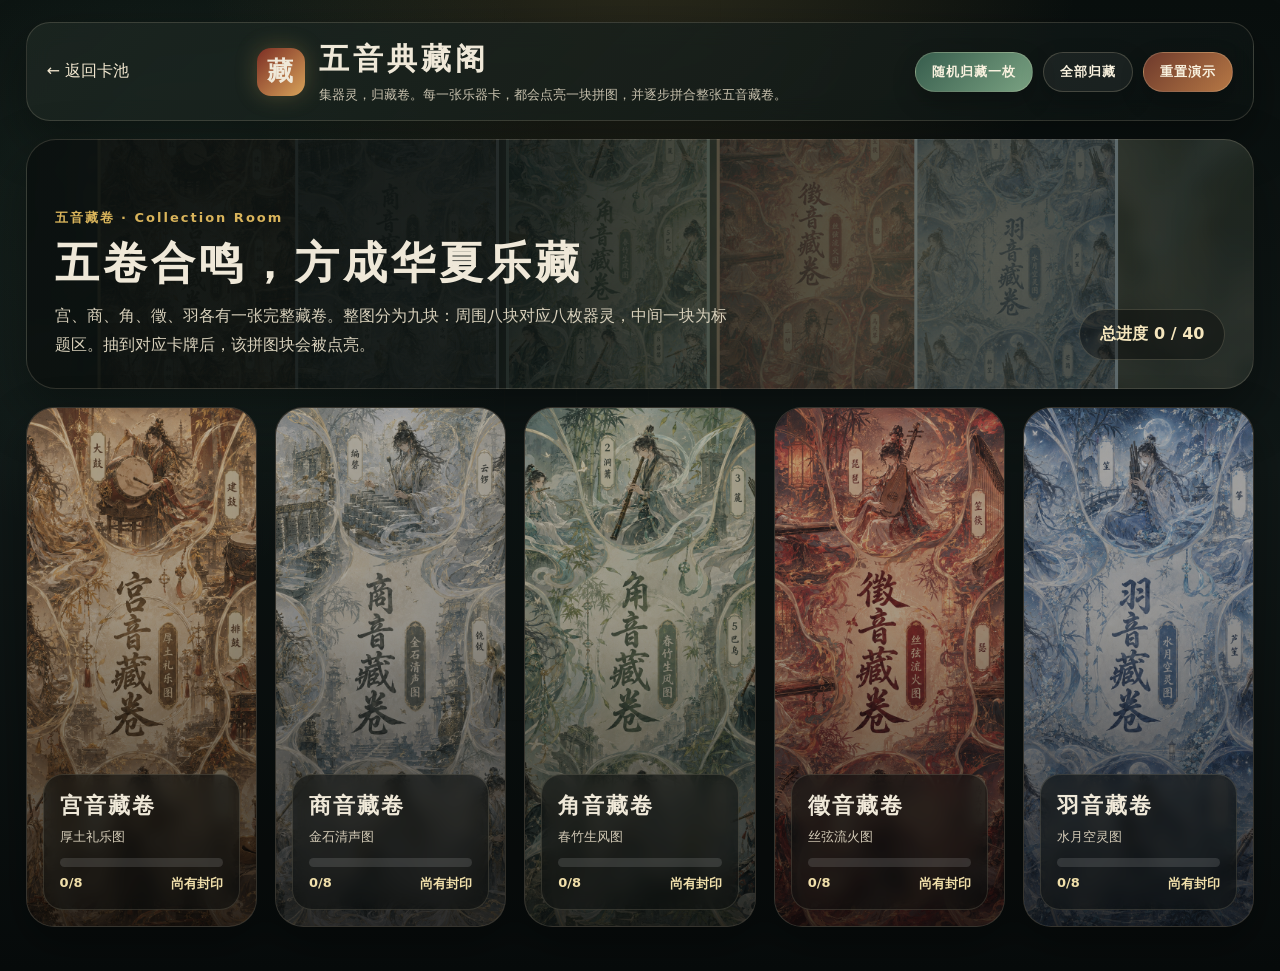
==== collection.html @ 7b5faf6f "initial commit" ====
<!DOCTYPE html>
<html lang="zh-CN">
<head>
  <meta charset="UTF-8" />
  <meta name="viewport" content="width=device-width, initial-scale=1.0" />
  <title>五音典藏阁 · 五音器灵池</title>
  <link rel="stylesheet" href="css/style.css" />
  <link rel="stylesheet" href="css/collection.css" />
</head>
<body>
  <div class="collection-shell">
    <header class="collection-topbar">
      <a href="index.html" class="back-link">← 返回卡池</a>
      <div class="collection-title">
        <span class="seal-mark">藏</span>
        <div>
          <h1>五音典藏阁</h1>
          <p>集器灵，归藏卷。每一张乐器卡，都会点亮一块拼图，并逐步拼合整张五音藏卷。</p>
        </div>
      </div>
      <div class="collection-actions">
        <button id="demoDrawBtn" class="classic-btn">随机归藏一枚</button>
        <button id="demoAllBtn" class="classic-btn ghost">全部归藏</button>
        <button id="demoResetBtn" class="classic-btn danger">重置演示</button>
      </div>
    </header>

    <main>
      <section id="overviewView" class="overview-view">
        <div class="overview-hero">
          <div class="hero-copy">
            <div class="eyebrow">五音藏卷 · Collection Room</div>
            <h2>五卷合鸣，方成华夏乐藏</h2>
            <p>宫、商、角、徵、羽各有一张完整藏卷。整图分为九块：周围八块对应八枚器灵，中间一块为标题区。抽到对应卡牌后，该拼图块会被点亮。</p>
          </div>
          <div class="hero-stat" id="globalProgressText">总进度 0 / 40</div>
        </div>

        <div id="scrollGrid" class="scroll-grid"></div>
      </section>

      <section id="scrollView" class="scroll-view hidden">
        <div class="scroll-head">
          <button id="backOverviewBtn" class="classic-btn ghost">← 返回五音总览</button>
          <div>
            <h2 id="scrollTitle">角音藏卷</h2>
            <p id="scrollSubtitle">春竹生风图</p>
          </div>
          <div class="scroll-progress-pill" id="scrollProgressPill">0 / 8</div>
        </div>

        <div class="scroll-layout">
          <div class="poster-stage">
            <img id="scrollImage" class="scroll-image" src="" alt="藏卷主视觉" />
            <svg id="pieceSvg" class="piece-svg" viewBox="0 0 1122 1402" preserveAspectRatio="none"></svg>
            <div id="pieceLabels" class="piece-labels"></div>
          </div>

          <aside class="scroll-side-card">
            <h3 id="sideToneName">角音藏卷</h3>
            <p id="sideToneDesc">点击拼图中央的锁牌或已归藏玉牌查看器灵信息。未归藏时保持锁牌，已归藏后拼图亮起并恢复完整画面。</p>
            <div class="side-progress-line"><span id="sideProgressBar"></span></div>
            <div id="rarityStat" class="rarity-stat"></div>
            <div class="side-buttons">
              <button id="unlockOneToneBtn" class="classic-btn">随机归藏本卷</button>
              <button id="unlockToneAllBtn" class="classic-btn ghost">本卷全部归藏</button>
            </div>
            <div id="scrollCardList" class="scroll-card-list"></div>
          </aside>
        </div>
      </section>
    </main>
  </div>

  <div id="pieceModal" class="collection-modal hidden">
    <div class="piece-modal-card">
      <button class="modal-close" id="pieceModalClose">×</button>
      <div class="modal-img-wrap"><img id="pieceModalImg" src="" alt="器灵卡图" /></div>
      <div class="modal-info">
        <div id="pieceModalRarity" class="modal-rarity">天籁</div>
        <h3 id="pieceModalName">角调 · 笛子双生</h3>
        <p id="pieceModalDesc">器灵介绍</p>
        <div class="modal-table">
          <div><b>乐器</b><span id="pieceModalInstrument"></span></div>
          <div><b>五音</b><span id="pieceModalTone"></span></div>
          <div><b>五行</b><span id="pieceModalElement"></span></div>
          <div><b>状态</b><span id="pieceModalOwned"></span></div>
        </div>
        <div class="modal-actions-row">
          <button id="modalUnlockBtn" class="classic-btn">模拟抽到此卡</button>
          <button id="modalCloseBtn2" class="classic-btn ghost">关闭</button>
        </div>
      </div>
    </div>
  </div>


  <div id="rewardModal" class="reward-modal hidden">
    <div class="reward-card">
      <button class="modal-close" id="rewardModalClose">×</button>
      <div class="reward-glow"></div>
      <div id="rewardModalSeal" class="reward-seal">藏</div>
      <p class="reward-kicker">典藏完成</p>
      <h3 id="rewardModalTitle">春竹生风图已完整归藏</h3>
      <div id="rewardModalReward" class="reward-title">获得称号：竹音初醒</div>
      <p id="rewardModalDesc" class="reward-desc">角音归位，春风入竹，万物始生。</p>
      <button id="rewardModalOk" class="classic-btn">收下称号</button>
    </div>
  </div>

  <div id="collectionToast" class="collection-toast"></div>

  <script src="js/data.js"></script>
  <script src="js/collection.js"></script>
</body>
</html>
---- css/style.css ----
:root{--bg:#090d11;--glass:rgba(18,24,31,.72);--line:rgba(255,255,255,.10);--text:#eef3f0;--sub:#aebbb7;--gold:#dcb95c;--green:#87b99e;--red:#d05448;--blue:#73a3d9;--radius:24px;--shadow:0 24px 60px rgba(0,0,0,.38)}*{box-sizing:border-box}body{margin:0;font-family:"Microsoft YaHei","PingFang SC",system-ui,sans-serif;color:var(--text);background:radial-gradient(circle at top left,rgba(120,180,150,.16),transparent 25%),radial-gradient(circle at 78% 5%,rgba(210,170,80,.12),transparent 28%),linear-gradient(180deg,#070a0d,#0d1216 48%,#080c0f);min-height:100vh}.app-shell{width:min(1480px,96vw);margin:22px auto 46px}.glass{background:var(--glass);border:1px solid var(--line);box-shadow:var(--shadow);backdrop-filter:blur(16px);border-radius:var(--radius)}.topbar{display:flex;align-items:center;justify-content:space-between;margin-bottom:18px;padding:16px 18px}.brand{display:flex;gap:14px;align-items:center}.brand-mark{width:54px;height:54px;border-radius:16px;display:grid;place-items:center;font-size:28px;font-weight:900;color:#10110c;background:linear-gradient(135deg,#efd482,#9f7436);box-shadow:0 0 22px rgba(226,188,94,.24)}.brand h1{margin:0;font-size:28px;letter-spacing:2px}.brand p{margin:4px 0 0;color:var(--sub);font-size:13px}.resources{display:flex;gap:10px;align-items:center;flex-wrap:wrap;justify-content:flex-end}.res-pill{padding:9px 14px;border-radius:999px;background:rgba(255,255,255,.06);border:1px solid rgba(255,255,255,.08);display:flex;gap:8px}.res-pill span{color:var(--sub)}.res-pill strong{color:#fff}.mini-btn,.tool-btn{border:1px solid rgba(255,255,255,.10);background:rgba(255,255,255,.06);color:#f3f7f5;padding:10px 14px;border-radius:14px;cursor:pointer;font-weight:700;transition:.18s}.mini-btn:hover,.tool-btn:hover{filter:brightness(1.12);transform:translateY(-1px)}.main-grid{display:grid;grid-template-columns:minmax(0,1fr) 370px;gap:18px}.pool-card{padding:16px}.banner{position:relative;height:420px;border-radius:20px;overflow:hidden;border:1px solid rgba(255,255,255,.08);background:#111}.banner img{width:100%;height:100%;object-fit:cover;display:block}.banner:after{content:"";position:absolute;inset:0;background:linear-gradient(90deg,rgba(0,0,0,.70),rgba(0,0,0,.15) 56%,rgba(0,0,0,.52)),linear-gradient(0deg,rgba(0,0,0,.62),transparent 42%)}.banner-overlay{position:absolute;z-index:2;left:34px;bottom:30px;width:min(560px,80%)}.pool-tag{display:inline-block;padding:6px 12px;border:1px solid rgba(235,210,120,.55);border-radius:999px;color:#ffe7ad;background:rgba(0,0,0,.28);margin-bottom:12px}.banner h2{font-size:48px;margin:0 0 8px;letter-spacing:2px}.banner p{margin:0 0 18px;color:#dae3df}.featured-row{display:flex;gap:10px;flex-wrap:wrap}.featured-chip{padding:8px 12px;border-radius:14px;border:1px solid rgba(255,255,255,.12);background:rgba(0,0,0,.28);font-size:13px}.featured-chip b{color:#ffe3a1}.pool-info-row{display:grid;grid-template-columns:repeat(5,1fr);gap:10px;margin:14px 0}.prob-card{background:rgba(255,255,255,.045);border:1px solid rgba(255,255,255,.07);border-radius:16px;padding:12px}.prob-card b{display:block;font-size:13px;color:#d9e3df}.prob-card span{display:block;margin-top:8px;font-size:20px;font-weight:900;color:#fff}.draw-panel{display:flex;justify-content:space-between;gap:16px;align-items:center;background:rgba(255,255,255,.04);border:1px solid rgba(255,255,255,.07);border-radius:18px;padding:16px}.pity-box{min-width:260px}.label{font-size:12px;color:var(--sub)}.pity-line{height:12px;border-radius:999px;background:rgba(255,255,255,.07);overflow:hidden;margin:9px 0}.pity-line span{display:block;height:100%;width:0;background:linear-gradient(90deg,#7fae92,#e2c568);transition:.25s}.pity-box p{margin:0;color:#dce4e0;font-size:13px}.draw-buttons{display:flex;gap:12px;flex-wrap:wrap}.draw-btn{border:none;cursor:pointer;border-radius:20px;padding:15px 24px;color:#fff;text-align:left;min-width:190px;position:relative;overflow:hidden;box-shadow:0 12px 26px rgba(0,0,0,.28);transition:.2s}.draw-btn:before{content:"";position:absolute;inset:-80% -40%;background:linear-gradient(115deg,transparent,rgba(255,255,255,.18),transparent);transform:translateX(-80%);transition:.45s}.draw-btn:hover:before{transform:translateX(80%)}.draw-btn:hover{transform:translateY(-2px)}.draw-btn span{display:block;font-size:20px;font-weight:900;letter-spacing:1px}.draw-btn small{display:block;margin-top:5px;color:rgba(255,255,255,.80)}.draw-btn.single{background:linear-gradient(135deg,#3b6354,#679978)}.draw-btn.ten{background:linear-gradient(135deg,#a3742c,#e0b95a);color:#241707}.draw-btn.small{min-width:150px;padding:12px 18px}.side{padding:16px}.section-head{display:flex;align-items:center;justify-content:space-between;gap:10px}.section-head h3{margin:0;font-size:18px}.mt{margin-top:18px}.tone-progress{display:grid;gap:12px;margin-top:14px}.tone-item{padding:12px;border-radius:16px;background:rgba(255,255,255,.04);border:1px solid rgba(255,255,255,.07)}.tone-row{display:flex;justify-content:space-between;align-items:center}.tone-name{display:flex;align-items:center;gap:8px;font-weight:800}.tone-dot{width:14px;height:14px;border-radius:50%;box-shadow:0 0 12px currentColor}.tone-bar{height:9px;border-radius:999px;background:rgba(255,255,255,.07);margin-top:10px;overflow:hidden}.tone-bar span{display:block;height:100%;width:0;border-radius:999px;background:currentColor;transition:.25s}.tool-grid{display:grid;grid-template-columns:1fr 1fr;gap:10px;margin-top:12px}.danger{background:rgba(160,60,50,.25);border-color:rgba(220,100,90,.25)}.gallery-section{padding:18px;margin-top:18px}.filter-row{display:flex;gap:8px;flex-wrap:wrap}.filter-btn{border:1px solid rgba(255,255,255,.08);background:rgba(255,255,255,.05);color:#eaf0ed;border-radius:999px;padding:8px 12px;cursor:pointer}.filter-btn.active{background:rgba(225,190,96,.22);border-color:rgba(225,190,96,.42);color:#ffe7a8}.preview-grid,.bag-grid{display:grid;grid-template-columns:repeat(auto-fill,minmax(150px,1fr));gap:14px;margin-top:16px}.preview-card,.bag-item,.result-item{position:relative;border-radius:18px;overflow:hidden;background:#111;border:1px solid rgba(255,255,255,.08);cursor:pointer;transition:.2s}.preview-card:hover,.bag-item:hover,.result-item:hover{transform:translateY(-4px);box-shadow:0 14px 30px rgba(0,0,0,.28)}.preview-card img,.bag-item img,.result-item img{width:100%;display:block;aspect-ratio:720/1000;object-fit:cover}.card-mask{position:absolute;inset:0;background:linear-gradient(0deg,rgba(0,0,0,.80),transparent 55%);display:flex;flex-direction:column;justify-content:flex-end;padding:10px}.card-mask b{font-size:14px}.card-mask span{font-size:12px;color:#d8e2dd}.owned-badge{position:absolute;top:9px;left:9px;padding:4px 8px;border-radius:999px;background:rgba(50,120,80,.76);font-size:11px}.rarity-badge{position:absolute;right:9px;top:9px;padding:4px 8px;border-radius:999px;font-size:11px;font-weight:900}.rarity-n{background:#75847c;color:#fff}.rarity-r{background:#58a184;color:#fff}.rarity-sr{background:#9aaee8;color:#101424}.rarity-ssr{background:linear-gradient(135deg,#e0b74f,#fff0a8);color:#261800}.locked-card img{filter:grayscale(1) brightness(.45)}.locked-card:after{content:"未获得";position:absolute;left:50%;top:48%;transform:translate(-50%,-50%);padding:8px 12px;border-radius:999px;background:rgba(0,0,0,.45);border:1px solid rgba(255,255,255,.14);color:#fff}.gacha-layer{position:fixed;inset:0;z-index:1000;background:radial-gradient(circle at center,rgba(70,100,85,.22),rgba(0,0,0,.94) 68%);display:flex;align-items:center;justify-content:center;overflow:hidden}.hidden{display:none!important}.summon-bg{position:absolute;inset:-20%;background:url('../assets/banners/main-banner.png') center/cover;filter:blur(18px) brightness(.25);opacity:.35;animation:bgPulse 3s ease infinite alternate}@keyframes bgPulse{to{transform:scale(1.08);opacity:.5}}.summon-circle{position:absolute;width:420px;height:420px;border-radius:50%;border:2px solid rgba(230,220,160,.35);animation:spin 6s linear infinite;box-shadow:0 0 40px rgba(220,190,100,.16), inset 0 0 80px rgba(120,180,150,.09)}.summon-circle:before,.summon-circle:after{content:"";position:absolute;inset:42px;border-radius:50%;border:1px solid rgba(255,255,255,.16)}.summon-circle:after{inset:98px}.summon-circle span{position:absolute;left:50%;top:50%;font-size:48px;color:#ffe9a8;text-shadow:0 0 20px rgba(230,200,100,.55);transform:rotate(calc(var(--i) * 72deg)) translateY(-200px) rotate(calc(var(--i) * -72deg)) translate(-50%,-50%)}@keyframes spin{to{transform:rotate(360deg)}}.gacha-stage{position:relative;z-index:2;display:flex;align-items:center;justify-content:center;min-width:320px;min-height:420px}.flying-card{width:220px;height:306px;perspective:1000px;animation:cardIn .8s ease both}.flying-card .inner{position:relative;width:100%;height:100%;transform-style:preserve-3d;transition:transform .72s cubic-bezier(.2,.8,.2,1)}.flying-card.flipped .inner{transform:rotateY(180deg)}.face{position:absolute;inset:0;border-radius:20px;overflow:hidden;backface-visibility:hidden;border:1px solid rgba(255,255,255,.18);box-shadow:0 24px 60px rgba(0,0,0,.5)}.back{background:url('../assets/ui/card-back.png') center/cover}.front{transform:rotateY(180deg);background:#111}.front img{width:100%;height:100%;object-fit:cover}.flying-card.ssr .face{box-shadow:0 0 38px rgba(235,190,70,.8),0 24px 70px rgba(0,0,0,.55)}.flying-card.sr .face{box-shadow:0 0 28px rgba(160,190,245,.55),0 24px 70px rgba(0,0,0,.55)}@keyframes cardIn{from{opacity:0;transform:scale(.25) translateY(90px) rotate(-16deg)}to{opacity:1;transform:scale(1) translateY(0) rotate(0)}}.ten-grid{display:grid;grid-template-columns:repeat(5,132px);gap:16px}.ten-grid .flying-card{width:132px;height:184px}.reveal-hint{position:absolute;bottom:90px;z-index:4;color:#ffe8a8;letter-spacing:2px;animation:pulse 1s ease infinite alternate}.skip-btn{position:absolute;right:24px;top:24px;z-index:5;border:1px solid rgba(255,255,255,.14);background:rgba(255,255,255,.08);color:#fff;border-radius:999px;padding:10px 16px;cursor:pointer}@keyframes pulse{to{opacity:.55}}.modal{position:fixed;inset:0;z-index:1100;background:rgba(0,0,0,.62);backdrop-filter:blur(8px);display:flex;align-items:center;justify-content:center;padding:22px}.modal-card{width:min(1100px,94vw);max-height:88vh;overflow:auto;background:linear-gradient(180deg,#17211f,#0e1415);border:1px solid rgba(255,255,255,.10);box-shadow:0 24px 70px rgba(0,0,0,.48);border-radius:26px;padding:20px}.modal-head{display:flex;justify-content:space-between;align-items:center;margin-bottom:14px}.modal-head h3{margin:0;font-size:24px}.close-x{border:none;background:rgba(255,255,255,.08);color:#fff;width:38px;height:38px;border-radius:12px;font-size:22px;cursor:pointer}.result-grid{display:grid;grid-template-columns:repeat(auto-fill,minmax(135px,1fr));gap:12px}.result-item.new{outline:2px solid rgba(135,220,170,.8)}.result-item.dupe{opacity:.82}.modal-actions{display:flex;gap:10px;justify-content:center;flex-wrap:wrap;margin-top:16px}.bag-filter{display:flex;gap:10px}.bag-filter select{padding:11px 12px;border-radius:14px;border:1px solid rgba(255,255,255,.1);background:#17211f;color:#fff}.detail-card{display:grid;grid-template-columns:360px 1fr;padding:0;overflow:hidden;position:relative}.detail-close{position:absolute;right:18px;top:18px;z-index:3}.detail-img img{width:100%;height:100%;object-fit:cover;display:block}.detail-content{padding:34px}.detail-rarity{display:inline-block;padding:6px 12px;border-radius:999px;font-weight:900;margin-bottom:12px}.detail-content h3{font-size:34px;margin:0 0 10px}.detail-content p{color:#cbd8d3;line-height:1.8}.detail-table{display:grid;grid-template-columns:repeat(2,1fr);gap:10px;margin-top:20px}.detail-table div{padding:14px;border-radius:16px;background:rgba(255,255,255,.05);border:1px solid rgba(255,255,255,.07)}.detail-table b{display:block;color:#9fb0aa;font-size:12px;margin-bottom:8px}.detail-table span{font-size:16px}.rules-card{width:min(720px,94vw)}.rules-card p,.rules-card li{color:#d5dfdb;line-height:1.8}.toast{position:fixed;z-index:2000;left:50%;bottom:26px;transform:translateX(-50%) translateY(20px);opacity:0;padding:12px 18px;border-radius:999px;background:rgba(20,28,27,.94);border:1px solid rgba(255,255,255,.1);color:#fff;transition:.25s;pointer-events:none}.toast.show{opacity:1;transform:translateX(-50%) translateY(0)}.flash-ssr{position:fixed;inset:0;z-index:1080;background:radial-gradient(circle,rgba(255,225,120,.55),transparent 42%),rgba(255,225,120,.12);animation:ssrFlash 1s ease both;pointer-events:none}@keyframes ssrFlash{0%{opacity:0}25%{opacity:1}100%{opacity:0}}@media(max-width:1080px){.main-grid{grid-template-columns:1fr}.draw-panel{flex-direction:column;align-items:stretch}.pool-info-row{grid-template-columns:repeat(2,1fr)}.ten-grid{grid-template-columns:repeat(2,132px)}.banner h2{font-size:36px}.detail-card{grid-template-columns:1fr}.detail-img{max-height:480px;overflow:hidden}}@media(max-width:680px){.topbar{flex-direction:column;align-items:flex-start}.banner{height:360px}.banner-overlay{left:20px;bottom:20px}.banner h2{font-size:28px}.pool-info-row{grid-template-columns:1fr}.draw-buttons{flex-direction:column}.draw-btn{width:100%}.preview-grid,.bag-grid{grid-template-columns:repeat(2,1fr)}.result-grid{grid-template-columns:repeat(2,1fr)}.detail-table{grid-template-columns:1fr}}

/* ===============================
   V2 沉浸式卡池主页面升级
   目标：进入页面后大部分视野都被卡池主视觉占据，接近手游祈愿/军需页面；抽卡动画卡牌更大。
   =============================== */
body{
  background:
    radial-gradient(circle at 20% 0%,rgba(217,185,92,.18),transparent 28%),
    radial-gradient(circle at 78% 4%,rgba(111,167,132,.18),transparent 26%),
    radial-gradient(circle at 50% 80%,rgba(33,64,54,.22),transparent 42%),
    linear-gradient(180deg,#050706,#0b1110 48%,#060908);
  overflow-x:hidden;
}
body:before{
  content:"";
  position:fixed;
  inset:0;
  pointer-events:none;
  background:
    linear-gradient(90deg,rgba(230,202,130,.08) 1px,transparent 1px),
    linear-gradient(180deg,rgba(230,202,130,.04) 1px,transparent 1px);
  background-size:72px 72px;
  opacity:.22;
  mask-image:radial-gradient(circle at center,black,transparent 76%);
  z-index:-1;
}
.app-shell{
  width:min(1680px,98vw);
  margin:10px auto 42px;
}
.topbar{
  position:relative;
  z-index:20;
  margin-bottom:10px;
  padding:12px 16px;
  border:1px solid rgba(230,205,130,.18);
  border-radius:20px;
  background:linear-gradient(90deg,rgba(7,10,9,.72),rgba(22,31,28,.54));
  backdrop-filter:blur(18px);
  box-shadow:0 16px 44px rgba(0,0,0,.28);
}
.brand-mark{
  border-radius:50%;
  font-family:serif;
  background:radial-gradient(circle,#fff2b8,#d9b35e 48%,#6d4721);
  box-shadow:0 0 26px rgba(226,188,94,.34),inset 0 0 10px rgba(60,35,12,.32);
}
.brand h1{
  font-size:24px;
  font-family:"KaiTi","STKaiti","Microsoft YaHei",serif;
  letter-spacing:4px;
}
.brand p{font-size:12px;color:#c9d4ce}.main-grid{
  position:relative;
  display:block;
  min-height:calc(100vh - 96px);
}
.pool-card{
  position:relative;
  min-height:calc(100vh - 96px);
  padding:0;
  overflow:hidden;
  border-radius:30px;
  border-color:rgba(230,205,130,.16);
  background:
    linear-gradient(180deg,rgba(21,28,24,.55),rgba(7,9,8,.85)),
    rgba(12,16,14,.84);
}
.pool-card:before{
  content:"";
  position:absolute;
  inset:10px;
  border:1px solid rgba(231,205,139,.16);
  border-radius:24px;
  pointer-events:none;
  z-index:8;
}
.pool-card:after{
  content:"五音器灵池";
  position:absolute;
  left:34px;
  top:24px;
  z-index:9;
  writing-mode:vertical-rl;
  letter-spacing:8px;
  font-family:"KaiTi","STKaiti",serif;
  font-size:20px;
  color:rgba(255,232,170,.72);
  text-shadow:0 0 18px rgba(220,185,90,.35);
  border:1px solid rgba(232,204,130,.25);
  border-radius:999px;
  padding:18px 8px;
  background:rgba(0,0,0,.22);
}
.banner{
  height:calc(100vh - 116px);
  min-height:690px;
  max-height:920px;
  border-radius:30px;
  border:none;
}
.banner img{
  object-fit:cover;
  transform:scale(1.035);
  filter:saturate(1.06) contrast(1.04) brightness(.92);
}
.banner:before{
  content:"";
  position:absolute;
  inset:0;
  z-index:1;
  background:
    radial-gradient(circle at 63% 38%,rgba(255,232,170,.16),transparent 18%),
    linear-gradient(90deg,rgba(0,0,0,.78) 0%,rgba(0,0,0,.48) 26%,rgba(0,0,0,.08) 56%,rgba(0,0,0,.58) 100%),
    linear-gradient(0deg,rgba(0,0,0,.82) 0%,rgba(0,0,0,.28) 34%,transparent 78%);
}
.banner:after{
  z-index:1;
  background:
    linear-gradient(180deg,rgba(0,0,0,.24),transparent 18%,transparent 70%,rgba(0,0,0,.75)),
    radial-gradient(circle at 58% 45%,transparent 0,rgba(0,0,0,.24) 55%,rgba(0,0,0,.78) 100%);
}
.banner-overlay{
  left:76px;
  bottom:184px;
  width:min(650px,52%);
  z-index:5;
}
.pool-tag{
  font-size:15px;
  border-color:rgba(255,225,142,.72);
  color:#ffe7ad;
  padding:8px 16px;
  box-shadow:0 0 18px rgba(224,184,88,.18);
}
.banner h2{
  font-family:"KaiTi","STKaiti","Microsoft YaHei",serif;
  font-size:70px;
  line-height:1.06;
  letter-spacing:6px;
  text-shadow:0 8px 26px rgba(0,0,0,.64),0 0 18px rgba(236,202,126,.18);
}
.banner p{
  font-size:20px;
  line-height:1.7;
  color:#edf4ee;
  text-shadow:0 4px 14px rgba(0,0,0,.62);
}
.featured-row{gap:12px}.featured-chip{
  padding:10px 14px;
  border-radius:999px;
  background:rgba(2,7,6,.45);
  border:1px solid rgba(232,204,130,.26);
  box-shadow:inset 0 0 0 1px rgba(255,255,255,.03);
  font-size:14px;
}
.pool-info-row{
  position:absolute;
  z-index:12;
  left:76px;
  right:380px;
  bottom:112px;
  margin:0;
  display:flex;
  gap:10px;
}
.prob-card{
  flex:1;
  min-width:0;
  border-radius:18px;
  padding:13px 14px;
  background:linear-gradient(180deg,rgba(20,29,26,.72),rgba(8,12,10,.56));
  border:1px solid rgba(231,205,130,.16);
  backdrop-filter:blur(12px);
}
.prob-card b{color:#e7efe8}.prob-card span{font-size:19px;color:#ffe7aa}.draw-panel{
  position:absolute;
  z-index:12;
  left:76px;
  right:380px;
  bottom:28px;
  padding:14px 16px;
  border-radius:24px;
  background:linear-gradient(90deg,rgba(5,8,7,.70),rgba(25,34,30,.60));
  border:1px solid rgba(230,205,130,.18);
  backdrop-filter:blur(16px);
  box-shadow:0 16px 44px rgba(0,0,0,.34);
}
.pity-box{min-width:300px}.draw-buttons{gap:14px}.draw-btn{
  min-width:230px;
  border-radius:999px;
  padding:18px 30px;
  border:1px solid rgba(255,246,198,.22);
}
.draw-btn span{font-size:24px;letter-spacing:3px;font-family:"KaiTi","STKaiti","Microsoft YaHei",serif}.draw-btn small{font-size:13px}.draw-btn.single{
  background:linear-gradient(135deg,#295846,#75a784);
  box-shadow:0 14px 30px rgba(34,90,65,.34),inset 0 0 16px rgba(255,255,255,.06);
}.draw-btn.ten{
  background:linear-gradient(135deg,#7e4e17,#e9bf5a 48%,#fff0a8);
  box-shadow:0 14px 34px rgba(210,160,64,.30),inset 0 0 18px rgba(255,255,255,.18);
}
.side{
  position:absolute;
  z-index:14;
  right:26px;
  top:26px;
  width:318px;
  max-height:calc(100vh - 152px);
  overflow:auto;
  border-radius:24px;
  background:linear-gradient(180deg,rgba(9,13,12,.72),rgba(20,27,25,.58));
  border:1px solid rgba(230,205,130,.16);
  backdrop-filter:blur(18px);
}
.side::-webkit-scrollbar{width:4px}.side::-webkit-scrollbar-thumb{background:rgba(230,205,130,.28);border-radius:999px}.section-head h3{
  font-family:"KaiTi","STKaiti","Microsoft YaHei",serif;
  letter-spacing:2px;
  color:#f8e7b6;
}.tone-item{
  background:linear-gradient(90deg,rgba(255,255,255,.05),rgba(255,255,255,.025));
  border-color:rgba(230,205,130,.12);
}.tool-btn,.mini-btn{
  border-color:rgba(230,205,130,.16);
  background:rgba(0,0,0,.18);
}.gallery-section{
  border-color:rgba(230,205,130,.14);
  background:linear-gradient(180deg,rgba(12,18,16,.82),rgba(10,13,12,.72));
  margin-top:18px;
}.gallery-section .section-head h3:before{content:"卷中器灵 · ";color:#f4d98c}.preview-grid,.bag-grid{grid-template-columns:repeat(auto-fill,minmax(190px,1fr));gap:18px}.preview-card,.bag-item,.result-item{
  border-radius:22px;
  border-color:rgba(230,205,130,.14);
  background:#0b0f0e;
}.preview-card img,.bag-item img,.result-item img{aspect-ratio:720/1000}.card-mask{padding:14px;background:linear-gradient(0deg,rgba(0,0,0,.88),rgba(0,0,0,.36) 40%,transparent 62%)}.card-mask b{font-size:16px}.card-mask span{font-size:13px}.rarity-badge{top:12px;right:12px;padding:6px 11px}.owned-badge{top:12px;left:12px;padding:6px 11px}.locked-card:after{letter-spacing:2px;background:rgba(0,0,0,.58);border-color:rgba(230,205,130,.2)}

/* 抽卡动画 V2：更大、更震撼 */
.gacha-layer{
  background:
    radial-gradient(circle at 50% 50%,rgba(230,190,96,.16),transparent 22%),
    radial-gradient(circle at center,rgba(76,115,92,.24),rgba(0,0,0,.96) 68%);
}
.summon-bg{
  filter:blur(16px) brightness(.24) saturate(1.2);
  opacity:.44;
}
.summon-circle{
  width:620px;
  height:620px;
  border-color:rgba(240,214,135,.42);
  box-shadow:0 0 58px rgba(220,190,100,.22),inset 0 0 120px rgba(120,180,150,.12);
}
.summon-circle:before{inset:56px}.summon-circle:after{inset:142px}.summon-circle span{
  font-size:64px;
  transform:rotate(calc(var(--i) * 72deg)) translateY(-295px) rotate(calc(var(--i) * -72deg)) translate(-50%,-50%);
}
.gacha-stage{min-width:520px;min-height:660px}.flying-card{
  width:360px;
  height:500px;
}.face{border-radius:28px}.front img{filter:saturate(1.05) contrast(1.04)}.flying-card.ssr .face{box-shadow:0 0 64px rgba(235,190,70,.95),0 34px 90px rgba(0,0,0,.68)}.flying-card.sr .face{box-shadow:0 0 46px rgba(170,200,245,.70),0 34px 90px rgba(0,0,0,.62)}.ten-grid{
  grid-template-columns:repeat(5,190px);
  gap:22px;
}.ten-grid .flying-card{
  width:190px;
  height:264px;
}.reveal-hint{
  bottom:62px;
  font-size:18px;
  color:#ffe9aa;
  text-shadow:0 0 18px rgba(230,190,90,.38);
}.skip-btn{
  right:32px;top:28px;padding:12px 20px;border-color:rgba(230,205,130,.22);
}
.result-card{width:min(1320px,96vw)}.result-grid{grid-template-columns:repeat(auto-fill,minmax(190px,1fr));gap:16px}.result-item img{aspect-ratio:720/1000}.detail-card{width:min(1180px,95vw);grid-template-columns:430px 1fr}.detail-content h3{font-family:"KaiTi","STKaiti","Microsoft YaHei",serif;letter-spacing:2px}.detail-img img{filter:saturate(1.05) contrast(1.04)}

@media(max-width:1180px){
  .main-grid{display:grid;grid-template-columns:1fr;min-height:auto}.pool-card{min-height:auto}.side{position:static;width:auto;max-height:none;margin-top:16px}.banner{height:620px;min-height:620px}.banner-overlay{left:34px;bottom:200px;width:70%}.pool-info-row,.draw-panel{position:relative;left:auto;right:auto;bottom:auto;margin:14px 16px}.pool-info-row{display:grid;grid-template-columns:repeat(2,1fr)}.draw-panel{flex-direction:column;align-items:stretch}.ten-grid{grid-template-columns:repeat(5,150px)}.ten-grid .flying-card{width:150px;height:208px}.flying-card{width:310px;height:431px}.summon-circle{width:520px;height:520px}.summon-circle span{font-size:54px;transform:rotate(calc(var(--i) * 72deg)) translateY(-250px) rotate(calc(var(--i) * -72deg)) translate(-50%,-50%)}
}
@media(max-width:760px){
  .app-shell{width:96vw;margin:8px auto 32px}.topbar{border-radius:18px}.banner{height:520px;min-height:520px}.pool-card:after{display:none}.banner-overlay{left:20px;bottom:190px;width:86%}.banner h2{font-size:42px}.banner p{font-size:15px}.pool-info-row{grid-template-columns:1fr}.preview-grid,.bag-grid{grid-template-columns:repeat(2,1fr)}.gacha-stage{min-width:320px;min-height:520px}.flying-card{width:260px;height:361px}.ten-grid{grid-template-columns:repeat(2,150px);gap:16px}.ten-grid .flying-card{width:150px;height:208px}.summon-circle{width:360px;height:360px}.summon-circle span{font-size:38px;transform:rotate(calc(var(--i) * 72deg)) translateY(-172px) rotate(calc(var(--i) * -72deg)) translate(-50%,-50%)}.detail-card{grid-template-columns:1fr}.detail-img{max-height:520px;overflow:hidden}
}


/* V3 层级整理：藏卷进度改为右侧抽屉，避免遮挡主卡池 */
.progress-open-btn{
  background:linear-gradient(135deg,rgba(68,96,82,.58),rgba(24,34,30,.68));
  border-color:rgba(230,205,130,.28);
  color:#ffe9ae;
}
.main-grid{
  display:block;
}
.pool-card{
  width:100%;
}
.pool-info-row{
  right:76px;
  bottom:132px;
  max-width:980px;
}
.draw-panel{
  right:76px;
  bottom:30px;
  max-width:980px;
}
.banner-overlay{
  bottom:230px;
  width:min(690px,54%);
}
.side{
  position:fixed;
  z-index:1200;
  right:24px;
  top:92px;
  width:min(380px, calc(100vw - 32px));
  max-height:calc(100vh - 118px);
  overflow:auto;
  transform:translateX(calc(100% + 36px));
  opacity:0;
  pointer-events:none;
  transition:transform .28s cubic-bezier(.2,.8,.2,1), opacity .22s ease;
  box-shadow:0 26px 80px rgba(0,0,0,.62), 0 0 0 1px rgba(230,205,130,.12) inset;
}
.side.open{
  transform:translateX(0);
  opacity:1;
  pointer-events:auto;
}
.side-head-actions{
  display:flex;
  gap:8px;
  flex-wrap:wrap;
  justify-content:flex-end;
}
.progress-head{
  align-items:flex-start;
}
.pool-card:before{
  z-index:7;
}
.pool-card:after{
  z-index:8;
  opacity:.84;
}
.gallery-section{
  margin-top:22px;
}
@media(max-width:1180px){
  .side{
    position:fixed;
    right:16px;
    top:84px;
    width:min(380px, calc(100vw - 32px));
    max-height:calc(100vh - 104px);
    margin-top:0;
  }
  .pool-info-row,.draw-panel{
    position:relative;
    left:auto;
    right:auto;
    bottom:auto;
    max-width:none;
    margin:14px 16px;
  }
  .banner-overlay{bottom:200px;}
}
@media(max-width:760px){
  .resources{width:100%;justify-content:flex-start;}
  .banner-overlay{bottom:210px;}
  .banner h2{font-size:38px;}
  .pool-info-row{margin-top:10px;}
  .draw-panel{margin-bottom:16px;}
  .side{top:72px;}
}

/* V5：主卡池背景改为完整展示五张藏卷，不再因 cover 裁切左右两侧 */
.banner img{
  object-fit: contain !important;
  object-position: center center !important;
  transform: none !important;
}
.banner{
  background:
    radial-gradient(circle at center, rgba(214,190,120,.08), transparent 35%),
    linear-gradient(90deg,#070a08,#161b14 45%,#070a08) !important;
}

.nav-link-btn{text-decoration:none;color:inherit;}


/* ===== 手机端专项适配：主卡池首屏不再出现大块黑底/文字与藏卷挤压 ===== */
@media(max-width:760px){
  .app-shell{
    width:96vw;
    margin:8px auto 28px;
  }
  .topbar{
    border-radius:20px;
    padding:18px;
  }
  .brand h1{
    font-size:24px;
    line-height:1.2;
  }
  .resources{
    gap:8px;
  }

  .pool-card{
    padding:12px;
    border-radius:22px;
  }
  .banner{
    height:auto !important;
    min-height:0 !important;
    display:flex !important;
    flex-direction:column !important;
    gap:14px !important;
    padding:18px 14px 16px !important;
    border-radius:20px !important;
    background:
      radial-gradient(circle at 50% 38%, rgba(214,190,120,.08), transparent 34%),
      linear-gradient(180deg,#070a08,#0d130f 62%,#070a08) !important;
  }
  .banner:after{
    display:none !important;
  }
  .banner img{
    position:relative !important;
    order:2 !important;
    width:100% !important;
    height:auto !important;
    max-height:210px !important;
    aspect-ratio:16 / 9 !important;
    object-fit:contain !important;
    object-position:center center !important;
    border-radius:16px !important;
    background:rgba(0,0,0,.28) !important;
  }
  .banner-overlay{
    position:relative !important;
    order:1 !important;
    left:auto !important;
    right:auto !important;
    bottom:auto !important;
    top:auto !important;
    width:100% !important;
    padding:0 !important;
  }
  .pool-tag{
    margin-bottom:10px;
  }
  .banner h2{
    font-size:30px !important;
    line-height:1.18 !important;
    margin-bottom:10px !important;
    letter-spacing:1px !important;
  }
  .banner p{
    font-size:15px !important;
    line-height:1.7 !important;
    margin-bottom:14px !important;
  }
  .featured-row{
    display:grid !important;
    grid-template-columns:repeat(2,minmax(0,1fr)) !important;
    gap:8px !important;
  }
  .featured-chip{
    padding:8px 10px !important;
    font-size:13px !important;
    line-height:1.25 !important;
    text-align:center !important;
  }

  .draw-panel{
    margin:14px 0 4px !important;
    padding:14px !important;
    border-radius:20px !important;
  }
  .pity-box{
    width:100%;
  }
  .draw-buttons{
    width:100%;
    gap:10px;
  }
  .draw-btn{
    min-height:86px;
    border-radius:999px;
  }
}


/* ===== 手机端专项修复：抽卡按钮缩小并一行显示，PC端不受影响 ===== */
@media(max-width:760px){
  .draw-panel{
    padding:12px 14px 14px !important;
    gap:12px !important;
  }
  .draw-buttons{
    display:grid !important;
    grid-template-columns:1fr 1fr !important;
    gap:10px !important;
    width:100% !important;
  }
  .draw-btn{
    width:100% !important;
    min-height:72px !important;
    height:72px !important;
    padding:10px 8px !important;
    border-radius:22px !important;
  }
  .draw-btn span{
    font-size:19px !important;
    line-height:1.1 !important;
    white-space:nowrap !important;
  }
  .draw-btn small{
    margin-top:5px !important;
    font-size:12px !important;
    line-height:1.15 !important;
    white-space:nowrap !important;
  }
  .pity-box{
    margin-bottom:2px !important;
  }
}


/* ===== 手机端专项修复 v2：抽卡按钮进一步缩小，一行两个更紧凑 ===== */
@media(max-width:760px){
  .draw-panel{
    padding:10px 12px 12px !important;
    gap:9px !important;
  }
  .draw-buttons{
    display:grid !important;
    grid-template-columns:1fr 1fr !important;
    gap:8px !important;
    width:100% !important;
  }
  .draw-btn{
    min-height:56px !important;
    height:56px !important;
    padding:7px 6px !important;
    border-radius:18px !important;
  }
  .draw-btn span{
    font-size:16px !important;
    line-height:1.05 !important;
    letter-spacing:1px !important;
    white-space:nowrap !important;
  }
  .draw-btn small{
    margin-top:3px !important;
    font-size:10px !important;
    line-height:1.1 !important;
    white-space:nowrap !important;
  }
  .pity-box .label{
    font-size:12px !important;
  }
  .pity-box p{
    font-size:15px !important;
    margin:6px 0 0 !important;
  }
  .pity-line{
    height:9px !important;
  }
}


/* ===== 手机端专项修复 v3：只在手机端进一步缩小抽卡按钮，PC端不受影响 ===== */
@media(max-width:760px){
  .draw-panel{
    padding:10px 10px 12px !important;
    gap:8px !important;
    overflow:hidden !important;
  }
  .draw-buttons{
    display:grid !important;
    grid-template-columns:1fr 1fr !important;
    gap:8px !important;
    width:100% !important;
    min-width:0 !important;
  }
  .draw-btn{
    width:100% !important;
    min-width:0 !important;
    min-height:48px !important;
    height:48px !important;
    padding:6px 4px !important;
    border-radius:16px !important;
  }
  .draw-btn span{
    font-size:14px !important;
    line-height:1 !important;
    letter-spacing:0 !important;
    white-space:nowrap !important;
  }
  .draw-btn small{
    margin-top:3px !important;
    font-size:9px !important;
    line-height:1.05 !important;
    white-space:nowrap !important;
  }
}


/* ===== 重复卡手动分解入口 ===== */
.decompose-open-btn{
  background:linear-gradient(135deg,rgba(110,76,32,.64),rgba(36,30,20,.68));
  border-color:rgba(230,205,130,.30);
  color:#ffe5a3;
}
.modal-subtitle{
  margin:6px 0 0;
  color:#bfcac5;
  line-height:1.6;
  font-size:13px;
}
.decompose-card{
  width:min(1080px,94vw);
}
.decompose-summary{
  display:grid;
  grid-template-columns:repeat(3,1fr);
  gap:12px;
  margin:12px 0 16px;
}
.decompose-summary div{
  padding:14px 16px;
  border-radius:18px;
  background:rgba(255,255,255,.045);
  border:1px solid rgba(230,205,130,.14);
}
.decompose-summary span{
  display:block;
  color:#aebbb7;
  font-size:12px;
  margin-bottom:6px;
}
.decompose-summary b{
  font-size:24px;
  color:#ffe4a1;
}
.decompose-actions{
  display:flex;
  justify-content:flex-end;
  margin-bottom:14px;
}
.decompose-list{
  display:grid;
  gap:10px;
  max-height:52vh;
  overflow:auto;
  padding-right:4px;
}
.decompose-list::-webkit-scrollbar{width:5px}.decompose-list::-webkit-scrollbar-thumb{background:rgba(230,205,130,.28);border-radius:999px}
.decompose-item{
  display:grid;
  grid-template-columns:64px 1fr auto auto;
  gap:12px;
  align-items:center;
  padding:10px;
  border-radius:18px;
  border:1px solid rgba(230,205,130,.12);
  background:rgba(255,255,255,.04);
}
.decompose-item img{
  width:64px;
  height:88px;
  object-fit:cover;
  border-radius:12px;
  border:1px solid rgba(255,255,255,.08);
}
.decompose-info b{
  display:inline-block;
  margin-left:8px;
  font-size:16px;
}
.decompose-info p{
  margin:7px 0 0;
  color:#bfcac5;
  font-size:13px;
}
.rarity-badge.inline{
  position:static;
  display:inline-flex;
  vertical-align:middle;
}
.decompose-gain{
  padding:8px 12px;
  border-radius:999px;
  background:rgba(217,180,91,.16);
  border:1px solid rgba(217,180,91,.30);
  color:#ffe5a2;
  font-weight:900;
  white-space:nowrap;
}
.empty-decompose{
  padding:30px;
  text-align:center;
  color:#cdd7d2;
  border-radius:20px;
  border:1px dashed rgba(230,205,130,.22);
  background:rgba(255,255,255,.035);
}
@media(max-width:760px){
  .decompose-summary{grid-template-columns:1fr;}
  .decompose-item{grid-template-columns:52px 1fr;}
  .decompose-item img{width:52px;height:72px;}
  .decompose-gain,.decompose-one-btn{grid-column:2;justify-self:start;}
  .decompose-actions{justify-content:stretch;}
  .decompose-actions .draw-btn{width:100%;height:auto!important;min-height:50px!important;}
}

/* ===== 十连含天籁 SSR：翻牌前特殊前兆 ===== */
.ssr-omen{
  position:absolute;
  inset:0;
  z-index:3;
  display:flex;
  align-items:center;
  justify-content:center;
  pointer-events:none;
  opacity:0;
  transition:opacity .35s ease;
}
.ssr-omen.show{opacity:1;}
.ssr-omen.leave{opacity:0;}
.ssr-omen:before{
  content:"";
  position:absolute;
  inset:0;
  background:
    radial-gradient(circle at center,rgba(255,224,135,.28),transparent 24%),
    radial-gradient(circle at 50% 55%,rgba(160,98,32,.16),transparent 42%);
  animation:ssrOmenPulse 1.4s ease-in-out infinite alternate;
}
.ssr-omen-scroll{
  position:relative;
  width:min(620px,82vw);
  height:220px;
  display:flex;
  align-items:center;
  justify-content:center;
  border-radius:28px;
  border:1px solid rgba(255,225,150,.38);
  background:
    linear-gradient(90deg,rgba(96,55,22,.18),rgba(255,232,170,.20),rgba(96,55,22,.18)),
    linear-gradient(180deg,rgba(44,31,17,.84),rgba(13,10,7,.78));
  box-shadow:
    0 0 38px rgba(230,185,82,.34),
    inset 0 0 32px rgba(255,226,150,.12);
  overflow:hidden;
  transform:scale(.84) translateY(22px);
  animation:ssrScrollOpen 1.85s cubic-bezier(.2,.8,.2,1) both;
}
.ssr-omen-scroll:before,
.ssr-omen-scroll:after{
  content:"";
  position:absolute;
  top:0;
  width:76px;
  height:100%;
  background:
    radial-gradient(circle at center,#fff0b0,#d9a84d 46%,#6b3618 78%);
  box-shadow:inset 0 0 18px rgba(70,35,12,.38),0 0 18px rgba(240,200,90,.26);
}
.ssr-omen-scroll:before{left:-18px;border-radius:50%;}
.ssr-omen-scroll:after{right:-18px;border-radius:50%;}
.ssr-omen-seal{
  position:relative;
  z-index:2;
  width:104px;
  height:104px;
  display:grid;
  place-items:center;
  border-radius:28px;
  font-family:"KaiTi","STKaiti","Microsoft YaHei",serif;
  font-size:34px;
  font-weight:900;
  letter-spacing:2px;
  color:#321908;
  background:radial-gradient(circle,#fff3b7,#dfb758 58%,#8a461b);
  box-shadow:0 0 34px rgba(255,216,105,.48),inset 0 0 13px rgba(80,38,10,.35);
  animation:ssrSealDrop .9s cubic-bezier(.18,.9,.22,1.2) both;
}
.ssr-omen-text{
  position:absolute;
  left:50%;
  bottom:24px;
  z-index:2;
  transform:translateX(-50%);
  color:#ffe8a6;
  font-family:"KaiTi","STKaiti","Microsoft YaHei",serif;
  font-size:22px;
  font-weight:900;
  letter-spacing:5px;
  text-shadow:0 0 18px rgba(255,216,105,.46),0 4px 14px rgba(0,0,0,.55);
  white-space:nowrap;
}
.ssr-omen-cloud{
  position:absolute;
  z-index:1;
  width:190px;
  height:70px;
  opacity:.55;
  border-radius:999px;
  background:radial-gradient(circle at 30% 50%,rgba(255,235,175,.45),transparent 36%),radial-gradient(circle at 60% 46%,rgba(255,225,135,.32),transparent 42%);
  filter:blur(.2px);
}
.ssr-omen-cloud.cloud-a{left:96px;top:46px;animation:ssrCloudA 1.8s ease both;}
.ssr-omen-cloud.cloud-b{right:96px;top:70px;animation:ssrCloudB 1.8s ease both;}
@keyframes ssrScrollOpen{
  0%{clip-path:inset(0 48% 0 48%);transform:scale(.84) translateY(22px);filter:brightness(.8)}
  45%{clip-path:inset(0 18% 0 18%);transform:scale(1.02) translateY(0);filter:brightness(1.18)}
  100%{clip-path:inset(0 0 0 0);transform:scale(1) translateY(0);filter:brightness(1)}
}
@keyframes ssrSealDrop{
  0%{opacity:0;transform:translateY(-34px) scale(.82) rotate(-8deg)}
  70%{opacity:1;transform:translateY(4px) scale(1.06) rotate(2deg)}
  100%{opacity:1;transform:translateY(0) scale(1) rotate(0)}
}
@keyframes ssrOmenPulse{to{filter:brightness(1.28);transform:scale(1.03)}}
@keyframes ssrCloudA{from{transform:translateX(-60px);opacity:0}to{transform:translateX(0);opacity:.55}}
@keyframes ssrCloudB{from{transform:translateX(60px);opacity:0}to{transform:translateX(0);opacity:.55}}
@media(max-width:760px){
  .ssr-omen-scroll{height:178px;width:86vw;}
  .ssr-omen-seal{width:82px;height:82px;font-size:27px;border-radius:22px;}
  .ssr-omen-text{font-size:16px;letter-spacing:2px;bottom:20px;}
  .ssr-omen-cloud{width:120px;height:48px;}
  .ssr-omen-cloud.cloud-a{left:50px;}
  .ssr-omen-cloud.cloud-b{right:50px;}
}

/* ===== 手机端专项修复：主卡池卡牌详情弹窗对齐典藏室详情弹窗样式 ===== */
@media(max-width:760px){
  #detailModal.modal{
    align-items:flex-start !important;
    justify-content:center !important;
    padding:calc(env(safe-area-inset-top, 0px) + 6px) 0 12px !important;
    overflow:hidden !important;
  }
  #detailModal .detail-card{
    width:94vw !important;
    max-width:440px !important;
    max-height:calc(100dvh - 18px) !important;
    margin:0 auto !important;
    display:grid !important;
    grid-template-columns:1fr !important;
    grid-template-rows:auto 1fr !important;
    padding:0 !important;
    overflow-y:auto !important;
    overscroll-behavior:contain !important;
    -webkit-overflow-scrolling:touch !important;
    border-radius:20px !important;
    background:
      radial-gradient(circle at top,rgba(217,180,91,.10),transparent 38%),
      linear-gradient(180deg,#101816,#080d0c) !important;
  }
  #detailModal .detail-close{
    position:absolute !important;
    top:8px !important;
    right:8px !important;
    width:34px !important;
    height:34px !important;
    border-radius:12px !important;
    font-size:22px !important;
    z-index:10 !important;
  }
  #detailModal .detail-img{
    min-height:0 !important;
    height:auto !important;
    max-height:none !important;
    padding:10px 12px 6px !important;
    display:flex !important;
    align-items:center !important;
    justify-content:center !important;
    overflow:visible !important;
    background:
      radial-gradient(circle at top,rgba(217,180,91,.10),transparent 38%),
      linear-gradient(180deg,#101816,#080d0c) !important;
    border-radius:20px 20px 0 0 !important;
  }
  #detailModal .detail-img img{
    width:auto !important;
    height:auto !important;
    max-width:72% !important;
    max-height:185px !important;
    object-fit:contain !important;
    border-radius:14px !important;
    box-shadow:0 14px 24px rgba(0,0,0,.30) !important;
  }
  #detailModal .detail-content{
    padding:14px 20px 18px !important;
  }
  #detailModal .detail-rarity{
    padding:5px 10px !important;
    font-size:13px !important;
    margin-bottom:10px !important;
  }
  #detailModal .detail-content h3{
    margin:0 0 8px !important;
    font-size:27px !important;
    line-height:1.16 !important;
    letter-spacing:2px !important;
  }
  #detailModal .detail-content p{
    margin:8px 0 !important;
    font-size:15px !important;
    line-height:1.72 !important;
    color:#d0c6b2 !important;
  }
  #detailModal .detail-table{
    grid-template-columns:1fr !important;
    gap:8px !important;
    margin:12px 0 0 !important;
  }
  #detailModal .detail-table div{
    padding:8px 11px !important;
    border-radius:14px !important;
  }
  #detailModal .detail-table b{
    margin-bottom:4px !important;
  }
  #detailModal .detail-table span{
    font-size:15px !important;
  }
}
---- css/collection.css ----
:root{
  --paper:#f2e7cf;
  --ink:#efe8d8;
  --deep:#0b1110;
  --gold:#d9b45b;
  --jade:#8fc3a5;
  --muted:#9aa69f;
  --glass:rgba(20,28,25,.72);
  --line:rgba(238,225,190,.16);
}
body{min-height:100vh;background:
  radial-gradient(circle at 50% -10%, rgba(180,150,80,.22), transparent 36%),
  radial-gradient(circle at 15% 20%, rgba(120,180,140,.12), transparent 28%),
  linear-gradient(180deg,#090f0e,#101817 48%,#070b0b);}
.collection-shell{width:min(1520px,96vw);margin:0 auto;padding:22px 0 44px;color:#efe8d8;}
.collection-topbar{display:flex;align-items:center;justify-content:space-between;gap:18px;padding:16px 20px;margin-bottom:18px;border:1px solid var(--line);border-radius:24px;background:linear-gradient(135deg,rgba(29,39,34,.82),rgba(13,20,19,.68));box-shadow:0 18px 50px rgba(0,0,0,.35);backdrop-filter:blur(12px);}
.back-link,.nav-link-btn{color:#f2e7cf;text-decoration:none;}
.nav-link-btn{display:inline-flex;align-items:center;justify-content:center;}
.collection-title{display:flex;align-items:center;gap:14px;}
.seal-mark{width:48px;height:48px;display:flex;align-items:center;justify-content:center;border-radius:14px;background:linear-gradient(135deg,#7c2e24,#d8a35a);box-shadow:0 0 22px rgba(217,180,91,.26);font-weight:900;font-size:26px;letter-spacing:2px;}
.collection-title h1{margin:0;font-size:30px;letter-spacing:4px;font-weight:900;}
.collection-title p{margin:6px 0 0;color:#c8c1ae;font-size:13px;}
.collection-actions{display:flex;gap:10px;flex-wrap:wrap;justify-content:flex-end;}
.classic-btn{border:1px solid rgba(238,225,190,.20);background:linear-gradient(135deg,#375d4d,#7aa282);color:#f9f2df;border-radius:999px;padding:10px 16px;cursor:pointer;font-weight:800;letter-spacing:1px;box-shadow:0 10px 24px rgba(0,0,0,.24);transition:.2s;}
.classic-btn:hover{transform:translateY(-1px);filter:brightness(1.08);}
.classic-btn.ghost{background:rgba(255,255,255,.055);}
.classic-btn.danger{background:linear-gradient(135deg,#6e3a2c,#b67845);}
.hidden{display:none!important;}
.overview-hero{position:relative;display:flex;justify-content:space-between;align-items:flex-end;gap:18px;padding:28px;border:1px solid var(--line);border-radius:30px;background:
  linear-gradient(90deg,rgba(10,16,15,.92),rgba(22,32,29,.62)),
  url('../assets/banners/main-banner.png') center/cover no-repeat;min-height:250px;overflow:hidden;box-shadow:0 22px 55px rgba(0,0,0,.38);}
.overview-hero:after{content:"";position:absolute;inset:0;background:radial-gradient(circle at 70% 45%,rgba(255,230,170,.14),transparent 38%);pointer-events:none;}
.hero-copy{position:relative;z-index:1;max-width:680px;}
.eyebrow{color:#d9b45b;font-weight:900;letter-spacing:2px;font-size:13px;margin-bottom:10px;}
.hero-copy h2{margin:0;font-size:44px;letter-spacing:4px;line-height:1.16;}
.hero-copy p{margin:14px 0 0;color:#d8d0bb;line-height:1.8;}
.hero-stat{position:relative;z-index:1;padding:14px 20px;border-radius:999px;background:rgba(0,0,0,.35);border:1px solid rgba(238,225,190,.18);font-weight:900;color:#f5e6bd;}
.scroll-grid{display:grid;grid-template-columns:repeat(5,minmax(0,1fr));gap:18px;margin-top:18px;}
.scroll-card{position:relative;min-height:520px;border-radius:28px;overflow:hidden;border:1px solid rgba(238,225,190,.17);background:#111;cursor:pointer;box-shadow:0 18px 45px rgba(0,0,0,.34);transition:.28s;}
.scroll-card:hover{transform:translateY(-8px);box-shadow:0 28px 65px rgba(0,0,0,.48);}
.scroll-card img{width:100%;height:100%;object-fit:cover;display:block;filter:saturate(.92) brightness(.82);transition:.28s;}
.scroll-card:hover img{filter:saturate(1.05) brightness(.95);transform:scale(1.025);}
.scroll-card:before{content:"";position:absolute;inset:0;background:linear-gradient(180deg,rgba(0,0,0,.05),rgba(0,0,0,.18) 40%,rgba(0,0,0,.72));z-index:1;}
.scroll-card-info{position:absolute;z-index:2;left:16px;right:16px;bottom:16px;padding:16px;border-radius:20px;background:rgba(10,14,13,.55);border:1px solid rgba(238,225,190,.14);backdrop-filter:blur(8px);}
.scroll-card-info h3{margin:0;font-size:22px;letter-spacing:2px;}
.scroll-card-info p{margin:7px 0 12px;color:#d4cbb7;font-size:13px;}
.scroll-mini-progress{height:9px;border-radius:999px;background:rgba(255,255,255,.12);overflow:hidden;}
.scroll-mini-progress span{display:block;height:100%;width:0;border-radius:999px;background:linear-gradient(90deg,var(--tone-color),#f2e6bb);}
.scroll-card-meta{display:flex;justify-content:space-between;color:#f0dfaa;margin-top:8px;font-weight:800;font-size:13px;}
.completed-badge{position:absolute;z-index:3;top:14px;right:14px;padding:8px 12px;border-radius:999px;background:rgba(217,180,91,.20);border:1px solid rgba(245,220,150,.45);color:#ffe9a8;font-weight:900;}
.scroll-head{display:flex;align-items:center;justify-content:space-between;gap:14px;margin-bottom:16px;padding:16px 18px;border:1px solid var(--line);border-radius:24px;background:var(--glass);backdrop-filter:blur(12px);}
.scroll-head h2{margin:0;font-size:30px;letter-spacing:4px;}
.scroll-head p{margin:5px 0 0;color:#d1c8b4;}
.scroll-progress-pill{padding:10px 16px;border-radius:999px;background:rgba(217,180,91,.16);border:1px solid rgba(217,180,91,.36);color:#ffe5a2;font-weight:900;}
.scroll-layout{display:grid;grid-template-columns:minmax(680px,1fr) 380px;gap:18px;align-items:start;}
.poster-stage{position:relative;border-radius:30px;overflow:hidden;border:1px solid rgba(238,225,190,.18);background:#111;box-shadow:0 24px 65px rgba(0,0,0,.42);}
.scroll-image{display:block;width:100%;height:auto;}
.piece-svg{position:absolute;inset:0;width:100%;height:100%;z-index:2;}
/* V10：彻底去掉图上的圈/轮廓线。SVG 只保留透明点击区域，不再显示描边、发光或 hover 圈。 */
.piece-path{cursor:pointer;fill:rgba(255,255,255,.001);stroke:transparent;stroke-width:0;transition:none;vector-effect:non-scaling-stroke;pointer-events:fill;}
.piece-path:hover,.piece-path.unlocked:hover,.piece-path.locked-sr:hover,.piece-path.locked-ssr:hover{fill:rgba(255,255,255,.001);stroke:transparent;filter:none;}
.piece-labels{position:absolute;inset:0;z-index:3;pointer-events:none;}
/* 小型封印牌 / 玉牌：只标记状态，不遮挡整张藏卷 */
.piece-label{position:absolute;transform:translate(-50%,-50%);min-width:78px;max-width:132px;text-align:center;padding:7px 9px;border-radius:13px;background:linear-gradient(180deg,rgba(12,17,15,.78),rgba(6,9,8,.62));border:1px solid rgba(238,225,190,.22);backdrop-filter:blur(8px);box-shadow:0 10px 22px rgba(0,0,0,.28), inset 0 0 0 1px rgba(255,255,255,.04);pointer-events:auto;cursor:pointer;transition:.2s;}
.piece-label:before{content:"";position:absolute;left:50%;top:-7px;width:22px;height:8px;transform:translateX(-50%);border-radius:10px 10px 0 0;background:rgba(238,225,190,.22);border:1px solid rgba(238,225,190,.20);border-bottom:none;}
.piece-label:hover{transform:translate(-50%,-54%);filter:brightness(1.08);box-shadow:0 14px 28px rgba(0,0,0,.34),0 0 18px rgba(217,180,91,.15);}
.piece-label strong{display:block;font-size:12px;white-space:nowrap;color:#fff4d7;letter-spacing:.5px;}
.piece-label span{display:block;margin-top:3px;font-size:10px;color:#cfc6b2;white-space:nowrap;}
.piece-label.unlocked{background:linear-gradient(180deg,rgba(50,91,72,.82),rgba(18,34,29,.70));border-color:rgba(160,236,190,.42);box-shadow:0 10px 22px rgba(0,0,0,.26),0 0 14px rgba(120,220,160,.16);}
.piece-label.unlocked:after{content:"";position:absolute;left:50%;top:50%;width:12px;height:12px;transform:translate(-50%,-50%);border-radius:50%;background:rgba(185,255,215,.42);filter:blur(9px);z-index:-1;}
.piece-label.unlocked strong{color:#dff8e9;}
.piece-label.locked-nr{background:linear-gradient(180deg,rgba(24,29,27,.78),rgba(9,12,11,.66));border-color:rgba(190,190,180,.24);}
.piece-label.locked-nr strong{color:#d7d8d0;}
.piece-label.locked-sr{background:linear-gradient(180deg,rgba(70,78,94,.72),rgba(17,22,28,.68));border-color:rgba(224,233,255,.45);box-shadow:0 10px 22px rgba(0,0,0,.28),0 0 15px rgba(210,225,255,.14);}
.piece-label.locked-sr strong{color:#eef4ff;}
.piece-label.locked-ssr{background:linear-gradient(180deg,rgba(51,38,18,.82),rgba(10,8,6,.72));border-color:rgba(255,217,120,.58);box-shadow:0 12px 26px rgba(0,0,0,.34),0 0 20px rgba(255,203,80,.22);}
.piece-label.locked-ssr:after{content:"";position:absolute;inset:-4px;border-radius:16px;border:1px solid rgba(255,216,110,.30);filter:drop-shadow(0 0 8px rgba(255,205,80,.25));pointer-events:none;}
.piece-label.locked-ssr strong{color:#ffe39d;}
.scroll-side-card{position:sticky;top:18px;border:1px solid rgba(238,225,190,.15);border-radius:28px;background:rgba(13,20,18,.78);backdrop-filter:blur(12px);padding:20px;box-shadow:0 18px 48px rgba(0,0,0,.36);}
.scroll-side-card h3{margin:0;font-size:22px;letter-spacing:2px;}
.scroll-side-card p{color:#cfc5b0;line-height:1.7;font-size:13px;}
.side-progress-line{height:12px;border-radius:999px;background:rgba(255,255,255,.08);overflow:hidden;margin:14px 0;}
.side-progress-line span{display:block;height:100%;width:0;background:linear-gradient(90deg,var(--tone-color),#f2e3a4);border-radius:999px;}
.rarity-stat{display:grid;grid-template-columns:repeat(2,1fr);gap:10px;margin:14px 0;}
.rarity-chip{padding:10px;border-radius:16px;border:1px solid rgba(255,255,255,.08);background:rgba(255,255,255,.045);}
.rarity-chip b{display:block;font-size:17px;margin-top:3px;}
.side-buttons{display:grid;grid-template-columns:1fr;gap:10px;margin:14px 0;}
.scroll-card-list{display:grid;gap:9px;max-height:360px;overflow:auto;padding-right:4px;}
.scroll-list-item{display:flex;align-items:center;justify-content:space-between;gap:10px;padding:10px 12px;border-radius:14px;background:rgba(255,255,255,.045);border:1px solid rgba(255,255,255,.06);cursor:pointer;}
.scroll-list-item:hover{background:rgba(255,255,255,.075);}
.scroll-list-item .name{font-weight:800;font-size:14px;}
.scroll-list-item .meta{font-size:12px;color:#bfb5a1;margin-top:3px;}
.status-dot{font-size:12px;padding:4px 8px;border-radius:999px;background:rgba(255,255,255,.08);white-space:nowrap;}
.status-dot.owned{color:#d7f5e5;background:rgba(95,150,120,.18);}
.collection-modal{position:fixed;inset:0;z-index:50;background:rgba(4,7,7,.68);backdrop-filter:blur(8px);display:flex;align-items:center;justify-content:center;padding:22px;}
.piece-modal-card{position:relative;width:min(920px,96vw);display:grid;grid-template-columns:360px 1fr;border:1px solid rgba(238,225,190,.18);border-radius:30px;overflow:hidden;background:linear-gradient(180deg,#18231f,#0d1412);box-shadow:0 30px 90px rgba(0,0,0,.55);}
.modal-close{position:absolute;top:14px;right:14px;z-index:5;width:40px;height:40px;border:none;border-radius:14px;background:rgba(255,255,255,.08);color:#fff;font-size:24px;cursor:pointer;}
.modal-img-wrap{min-height:520px;background:#111;}
.modal-img-wrap img{width:100%;height:100%;object-fit:cover;display:block;}
.modal-info{padding:28px;}
.modal-rarity{display:inline-flex;padding:7px 12px;border-radius:999px;background:rgba(217,180,91,.18);border:1px solid rgba(217,180,91,.35);color:#ffe5a0;font-weight:900;}
.modal-info h3{font-size:32px;margin:18px 0 10px;letter-spacing:2px;}
.modal-info p{color:#d0c6b2;line-height:1.8;}
.modal-table{display:grid;grid-template-columns:repeat(2,1fr);gap:10px;margin:18px 0;}
.modal-table div{padding:12px;border-radius:16px;background:rgba(255,255,255,.045);border:1px solid rgba(255,255,255,.07);}
.modal-table b{display:block;color:#a99f8d;font-size:12px;margin-bottom:6px;}
.modal-table span{font-size:14px;}
.modal-actions-row{display:flex;gap:10px;flex-wrap:wrap;}
.collection-toast{position:fixed;z-index:100;left:50%;bottom:28px;transform:translateX(-50%) translateY(20px);opacity:0;padding:12px 18px;border-radius:999px;background:rgba(20,28,25,.94);border:1px solid rgba(238,225,190,.16);box-shadow:0 12px 30px rgba(0,0,0,.35);color:#fff3d2;transition:.22s;pointer-events:none;}
.collection-toast.show{opacity:1;transform:translateX(-50%) translateY(0);}
@media(max-width:1260px){.scroll-grid{grid-template-columns:repeat(3,1fr)}.scroll-layout{grid-template-columns:1fr}.scroll-side-card{position:static}.scroll-card{min-height:460px}}
@media(max-width:760px){.collection-topbar,.scroll-head{flex-direction:column;align-items:flex-start}.collection-actions{justify-content:flex-start}.hero-copy h2{font-size:32px}.overview-hero{min-height:320px;align-items:flex-end}.scroll-grid{grid-template-columns:1fr}.piece-modal-card{grid-template-columns:1fr}.modal-img-wrap{min-height:320px}.modal-table{grid-template-columns:1fr}.piece-label{min-width:82px;padding:6px 7px}.piece-label strong{font-size:11px}.piece-label span{font-size:10px}}

/* V9：使用精制“锁”字玉牌图标，替换原先简易文字封印牌 */
.piece-label{min-width:92px;padding:9px 10px 8px;border-radius:16px;overflow:visible;}
.piece-label:before{display:none;}
.piece-lock-img{display:block;width:58px;height:58px;object-fit:contain;margin:-32px auto -4px;pointer-events:none;filter:drop-shadow(0 6px 10px rgba(0,0,0,.35));}
.piece-label.locked-nr .piece-lock-img{width:54px;height:54px;filter:drop-shadow(0 5px 8px rgba(0,0,0,.35)) drop-shadow(0 0 8px rgba(150,210,170,.10));}
.piece-label.locked-sr .piece-lock-img{width:60px;height:60px;filter:drop-shadow(0 6px 10px rgba(0,0,0,.35)) drop-shadow(0 0 12px rgba(220,235,255,.18));}
.piece-label.locked-ssr .piece-lock-img{width:66px;height:66px;margin-top:-38px;filter:drop-shadow(0 7px 12px rgba(0,0,0,.45)) drop-shadow(0 0 16px rgba(255,215,120,.26));}
.piece-owned-dot{display:block;width:18px;height:18px;margin:-17px auto 4px;border-radius:50%;background:radial-gradient(circle,#e3ffe9 0,#8ee0ae 42%,rgba(60,130,95,.35) 70%);box-shadow:0 0 16px rgba(130,235,170,.5);border:1px solid rgba(220,255,230,.75);}
.piece-label.locked-nr strong,.piece-label.locked-sr strong,.piece-label.locked-ssr strong{font-size:12px;line-height:1.15;}
.piece-label.locked-nr span,.piece-label.locked-sr span,.piece-label.locked-ssr span{font-size:10px;opacity:.92;}
.piece-label.locked-nr{background:linear-gradient(180deg,rgba(20,27,24,.70),rgba(8,12,10,.58));border-color:rgba(160,200,170,.22);}
.piece-label.locked-sr{background:linear-gradient(180deg,rgba(50,60,72,.66),rgba(12,18,24,.58));border-color:rgba(224,233,255,.40);}
.piece-label.locked-ssr{background:linear-gradient(180deg,rgba(58,42,18,.70),rgba(12,8,4,.62));border-color:rgba(255,220,130,.52);}
.piece-label.locked-ssr:after{inset:-5px;border-radius:18px;}
@media(max-width:760px){.piece-lock-img{width:48px;height:48px;margin-top:-27px}.piece-label.locked-ssr .piece-lock-img{width:54px;height:54px;margin-top:-31px}.piece-label{min-width:76px;padding:7px 7px 6px}}


/* ===== 拼图版修订：在当前版本上仅重做典藏拼图逻辑，其他视觉尽量不动 ===== */
.poster-stage{aspect-ratio:1122 / 1402;}
.scroll-image{
  width:100%;
  height:100%;
  object-fit:cover;
  filter:brightness(.34) saturate(.72);
}
.piece-svg{position:absolute;inset:0;width:100%;height:100%;z-index:2;overflow:visible;}
.piece-light{pointer-events:none;}
.piece-title{pointer-events:none;}
.piece-seam{
  fill:none;
  stroke:rgba(255,246,214,.72);
  stroke-width:2.2;
  vector-effect:non-scaling-stroke;
  stroke-linejoin:round;
  stroke-linecap:round;
  filter:drop-shadow(0 0 4px rgba(231,201,128,.18));
  pointer-events:none;
}
.piece-hit{
  fill:rgba(255,255,255,.001);
  stroke:transparent;
  stroke-width:16;
  vector-effect:non-scaling-stroke;
  cursor:pointer;
  pointer-events:all;
}
.piece-hit:hover{fill:rgba(255,255,255,.045);}
.piece-labels{z-index:3;pointer-events:none;}
.piece-label{
  min-width:96px;
  border-radius:16px;
  overflow:visible;
}
.piece-label.unlocked{
  background:linear-gradient(180deg,rgba(50,91,72,.88),rgba(18,34,29,.76));
}
.piece-label strong{letter-spacing:.6px;}
.piece-lock-img{display:block;width:60px;height:60px;object-fit:contain;margin:-34px auto -4px;pointer-events:none;filter:drop-shadow(0 6px 10px rgba(0,0,0,.35));}
.piece-label.locked-nr .piece-lock-img{width:56px;height:56px;}
.piece-label.locked-sr .piece-lock-img{width:62px;height:62px;}
.piece-label.locked-ssr .piece-lock-img{width:68px;height:68px;margin-top:-40px;}
@media(max-width:760px){
  .piece-lock-img{width:50px;height:50px;margin-top:-28px}
  .piece-label.locked-ssr .piece-lock-img{width:56px;height:56px;margin-top:-33px}
}


/* ===== 典藏完成奖励弹窗 + 科普文本优化 ===== */
#pieceModalDesc{
  white-space:pre-line;
}
.reward-modal{
  position:fixed;
  inset:0;
  z-index:80;
  display:flex;
  align-items:center;
  justify-content:center;
  padding:24px;
  background:radial-gradient(circle at center,rgba(220,185,90,.18),rgba(3,6,6,.76) 62%);
  backdrop-filter:blur(8px);
}
.reward-card{
  position:relative;
  width:min(560px,94vw);
  overflow:hidden;
  text-align:center;
  padding:42px 32px 34px;
  border-radius:30px;
  border:1px solid rgba(255,226,150,.36);
  background:
    radial-gradient(circle at top,rgba(255,225,145,.20),transparent 34%),
    linear-gradient(180deg,rgba(32,39,30,.96),rgba(10,15,13,.96));
  box-shadow:0 32px 90px rgba(0,0,0,.56),0 0 40px rgba(215,178,80,.18);
}
.reward-glow{
  position:absolute;
  left:50%;
  top:20px;
  width:260px;
  height:260px;
  transform:translateX(-50%);
  border-radius:50%;
  background:radial-gradient(circle,rgba(255,224,130,.28),transparent 68%);
  filter:blur(8px);
  pointer-events:none;
}
.reward-seal{
  position:relative;
  z-index:1;
  width:86px;
  height:86px;
  margin:0 auto 14px;
  display:grid;
  place-items:center;
  border-radius:26px;
  font-size:46px;
  font-weight:900;
  font-family:"KaiTi","STKaiti","Microsoft YaHei",serif;
  color:#2d1906;
  background:radial-gradient(circle,#fff1a8,#d9ae52 62%,#7c431e);
  box-shadow:0 0 28px rgba(235,196,95,.42),inset 0 0 12px rgba(90,45,15,.35);
}
.reward-kicker{
  position:relative;
  z-index:1;
  margin:0;
  color:#f7d98a;
  letter-spacing:4px;
  font-weight:900;
}
.reward-card h3{
  position:relative;
  z-index:1;
  margin:12px 0 14px;
  font-size:30px;
  letter-spacing:2px;
  font-family:"KaiTi","STKaiti","Microsoft YaHei",serif;
}
.reward-title{
  position:relative;
  z-index:1;
  display:inline-flex;
  padding:10px 18px;
  border-radius:999px;
  color:#fff1b8;
  background:rgba(217,180,91,.18);
  border:1px solid rgba(255,226,150,.36);
  font-weight:900;
  box-shadow:0 0 18px rgba(217,180,91,.18);
}
.reward-desc{
  position:relative;
  z-index:1;
  margin:16px auto 24px;
  max-width:420px;
  color:#d9cfba;
  line-height:1.8;
}


/* ===== v12.1：缩小典藏详情弹窗左侧卡牌，避免卡面过大压迫文字区 ===== */
.piece-modal-card{
  grid-template-columns:300px 1fr;
  width:min(860px,94vw);
}
.modal-img-wrap{
  min-height:430px;
  padding:22px;
  display:flex;
  align-items:center;
  justify-content:center;
  background:
    radial-gradient(circle at top,rgba(217,180,91,.10),transparent 38%),
    linear-gradient(180deg,#101816,#080d0c);
}
.modal-img-wrap img{
  width:auto;
  height:auto;
  max-width:100%;
  max-height:380px;
  object-fit:contain;
  border-radius:18px;
  box-shadow:0 16px 30px rgba(0,0,0,.30);
}
@media(max-width:760px){
  .piece-modal-card{
    grid-template-columns:1fr;
  }
  .modal-img-wrap{
    min-height:300px;
    padding:18px;
  }
  .modal-img-wrap img{
    max-height:280px;
  }
}


/* ===== v12.2：卡牌适中放大，保持完整显示不裁切 ===== */
.piece-modal-card{
  grid-template-columns:380px 1fr !important;
  width:min(980px,94vw) !important;
}
.modal-img-wrap{
  min-height:470px !important;
  padding:20px !important;
  display:flex !important;
  align-items:center !important;
  justify-content:center !important;
}
.modal-img-wrap img{
  width:auto !important;
  height:auto !important;
  max-width:100% !important;
  max-height:430px !important;
  object-fit:contain !important;
}
@media(max-width:760px){
  .piece-modal-card{
    grid-template-columns:1fr !important;
  }
  .modal-img-wrap{
    min-height:340px !important;
    padding:16px !important;
  }
  .modal-img-wrap img{
    max-height:320px !important;
  }
}


/* ===== 手机端专项适配：典藏详情弹窗卡牌完整显示，尺寸适中，不挤压正文 ===== */
@media(max-width:760px){
  .piece-modal{
    align-items:flex-start;
    padding:12px 0 20px;
    overflow-y:auto;
  }
  .piece-modal-card{
    width:min(94vw,460px) !important;
    max-height:none !important;
    grid-template-columns:1fr !important;
    border-radius:24px !important;
    overflow:visible !important;
  }
  .modal-close{
    position:sticky;
    top:10px;
    margin-left:auto;
    transform:translate(-10px,10px);
    z-index:10;
  }
  .modal-img-wrap{
    min-height:0 !important;
    height:auto !important;
    padding:18px 18px 10px !important;
    display:flex !important;
    align-items:center !important;
    justify-content:center !important;
    background:
      radial-gradient(circle at top,rgba(217,180,91,.10),transparent 38%),
      linear-gradient(180deg,#101816,#080d0c) !important;
    border-radius:24px 24px 0 0;
  }
  .modal-img-wrap img{
    width:auto !important;
    height:auto !important;
    max-width:86% !important;
    max-height:330px !important;
    object-fit:contain !important;
    border-radius:18px !important;
    box-shadow:0 14px 24px rgba(0,0,0,.30) !important;
  }
  .modal-info{
    padding:22px 24px 28px !important;
  }
  .modal-info h3{
    font-size:32px !important;
    line-height:1.2 !important;
  }
  .modal-info p{
    font-size:16px !important;
    line-height:1.9 !important;
  }
  .modal-table{
    grid-template-columns:1fr !important;
    gap:10px !important;
  }
  .modal-actions-row{
    gap:10px;
  }
}


/* ===== 手机端专项修复：典藏弹窗完整显示，PC端不受影响 ===== */
@media(max-width:760px){
  .piece-modal{
    align-items:flex-start !important;
    justify-content:flex-start !important;
    padding:10px 0 18px !important;
    overflow-y:auto !important;
    overflow-x:hidden !important;
    -webkit-overflow-scrolling:touch !important;
  }
  .piece-modal-card{
    width:94vw !important;
    max-width:460px !important;
    margin:0 auto 18px !important;
    grid-template-columns:1fr !important;
    border-radius:22px !important;
    overflow:hidden !important;
  }
  .modal-close{
    top:10px !important;
    right:10px !important;
    width:38px !important;
    height:38px !important;
    border-radius:13px !important;
    position:absolute !important;
  }
  .modal-img-wrap{
    min-height:0 !important;
    height:auto !important;
    padding:14px 14px 8px !important;
    display:flex !important;
    align-items:center !important;
    justify-content:center !important;
  }
  .modal-img-wrap img{
    width:auto !important;
    height:auto !important;
    max-width:82% !important;
    max-height:260px !important;
    object-fit:contain !important;
    border-radius:16px !important;
  }
  .modal-info{
    padding:18px 22px 24px !important;
  }
  .modal-rarity{
    padding:6px 11px !important;
    font-size:14px !important;
  }
  .modal-info h3{
    margin:14px 0 10px !important;
    font-size:30px !important;
    line-height:1.18 !important;
  }
  .modal-info p{
    font-size:16px !important;
    line-height:1.85 !important;
  }
  .modal-table{
    grid-template-columns:1fr !important;
    gap:10px !important;
  }
  .modal-table div{
    padding:10px 12px !important;
  }
}


/* ===== 手机端专项修复 v2：弹窗高度再压缩，顶部保证可见，卡片内部滚动 ===== */
@media(max-width:760px){
  .piece-modal{
    align-items:flex-start !important;
    justify-content:center !important;
    padding:calc(env(safe-area-inset-top, 0px) + 6px) 0 12px !important;
    overflow:hidden !important;
  }
  .piece-modal-card{
    width:94vw !important;
    max-width:440px !important;
    max-height:calc(100dvh - 18px) !important;
    margin:0 auto !important;
    display:grid !important;
    grid-template-columns:1fr !important;
    grid-template-rows:auto 1fr !important;
    overflow-y:auto !important;
    overscroll-behavior:contain !important;
    -webkit-overflow-scrolling:touch !important;
    border-radius:20px !important;
  }
  .modal-close{
    top:8px !important;
    right:8px !important;
    width:34px !important;
    height:34px !important;
    border-radius:12px !important;
    font-size:22px !important;
    position:absolute !important;
  }
  .modal-img-wrap{
    min-height:0 !important;
    height:auto !important;
    padding:10px 12px 6px !important;
  }
  .modal-img-wrap img{
    width:auto !important;
    height:auto !important;
    max-width:72% !important;
    max-height:185px !important;
    object-fit:contain !important;
    border-radius:14px !important;
  }
  .modal-info{
    padding:14px 20px 18px !important;
  }
  .modal-rarity{
    padding:5px 10px !important;
    font-size:13px !important;
  }
  .modal-info h3{
    margin:10px 0 8px !important;
    font-size:27px !important;
    line-height:1.16 !important;
  }
  .modal-info p{
    font-size:15px !important;
    line-height:1.72 !important;
    margin:8px 0 !important;
  }
  .modal-table{
    grid-template-columns:1fr !important;
    gap:8px !important;
    margin:12px 0 !important;
  }
  .modal-table div{
    padding:8px 11px !important;
    border-radius:14px !important;
  }
  .modal-table b{
    margin-bottom:4px !important;
  }
  .modal-actions-row{
    gap:8px !important;
  }
  .modal-actions-row .classic-btn,
  .modal-actions-row button{
    padding:9px 14px !important;
    border-radius:15px !important;
    font-size:14px !important;
  }
}
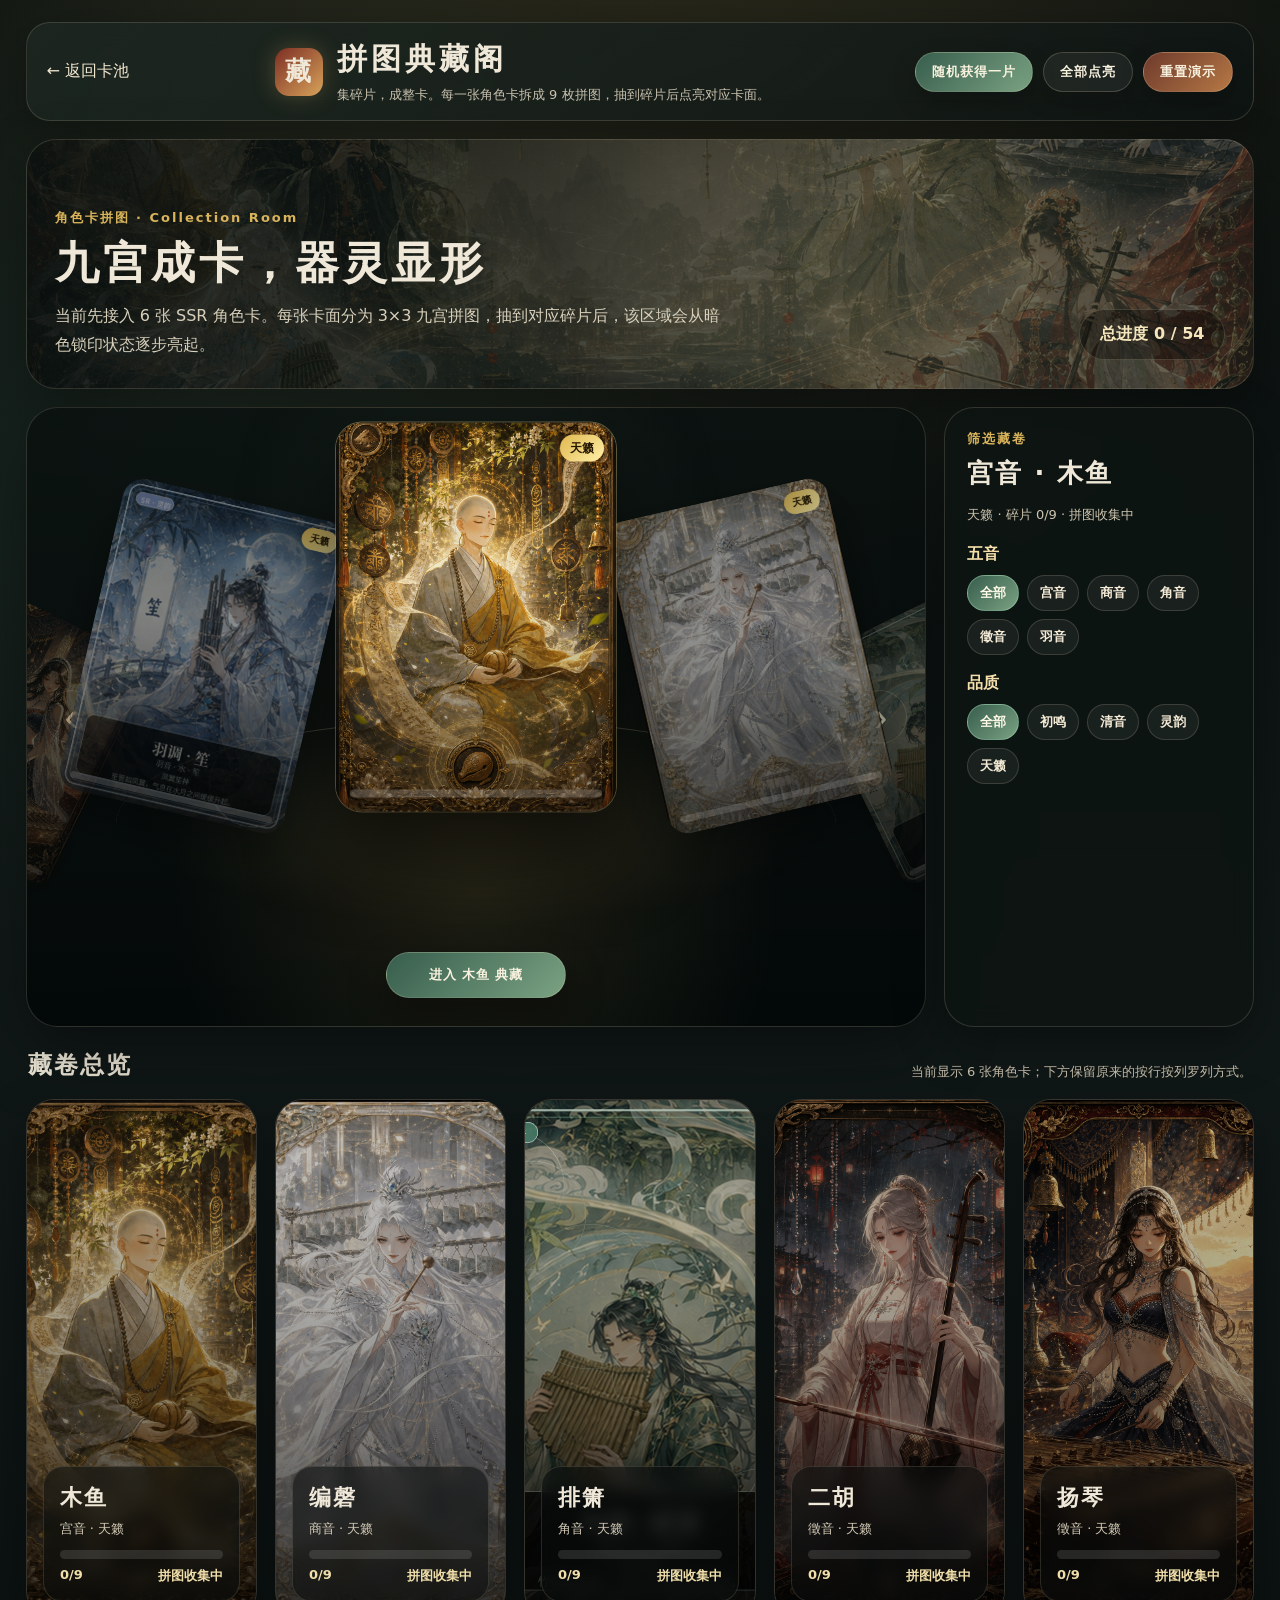
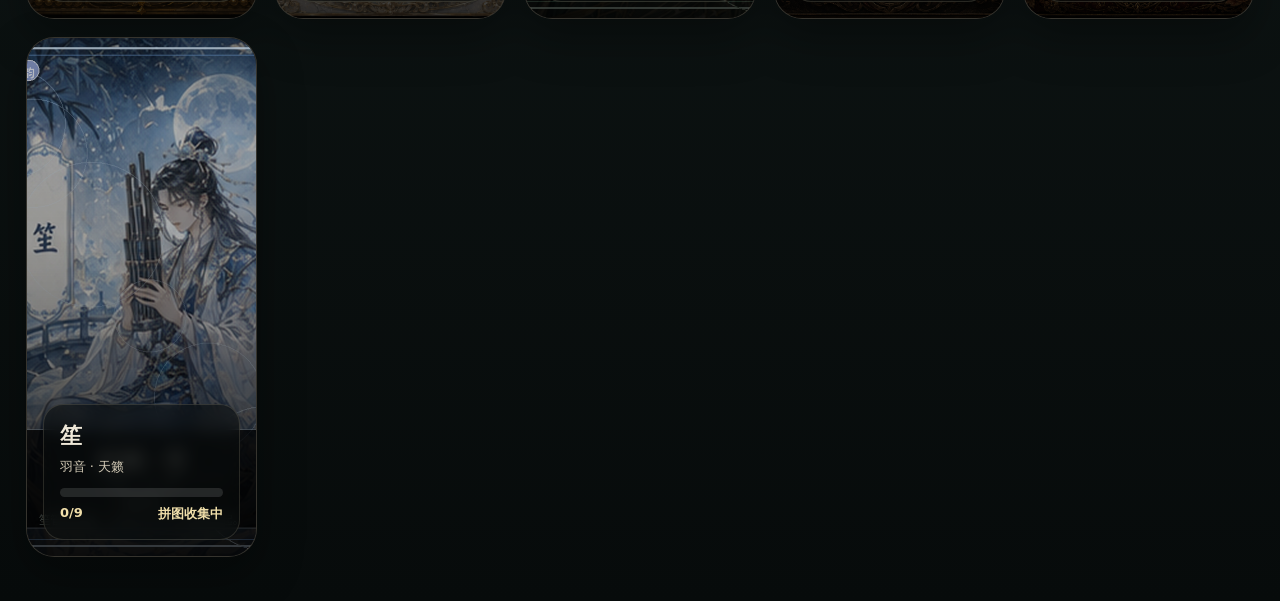
==== commit 5951b5dc: "newcards" ====
--- a/collection.html
+++ b/collection.html
@@ -3,7 +3,7 @@
 <head>
   <meta charset="UTF-8" />
   <meta name="viewport" content="width=device-width, initial-scale=1.0" />
-  <title>五音典藏阁 · 五音器灵池</title>
+  <title>拼图典藏阁 · 五音器灵池</title>
   <link rel="stylesheet" href="css/style.css" />
   <link rel="stylesheet" href="css/collection.css" />
 </head>
@@ -14,13 +14,13 @@
       <div class="collection-title">
         <span class="seal-mark">藏</span>
         <div>
-          <h1>五音典藏阁</h1>
-          <p>集器灵，归藏卷。每一张乐器卡，都会点亮一块拼图，并逐步拼合整张五音藏卷。</p>
+          <h1>拼图典藏阁</h1>
+          <p>集碎片，成整卡。每一张角色卡拆成 9 枚拼图，抽到碎片后点亮对应卡面。</p>
         </div>
       </div>
       <div class="collection-actions">
-        <button id="demoDrawBtn" class="classic-btn">随机归藏一枚</button>
-        <button id="demoAllBtn" class="classic-btn ghost">全部归藏</button>
+        <button id="demoDrawBtn" class="classic-btn">随机获得一片</button>
+        <button id="demoAllBtn" class="classic-btn ghost">全部点亮</button>
         <button id="demoResetBtn" class="classic-btn danger">重置演示</button>
       </div>
     </header>
@@ -29,41 +29,70 @@
       <section id="overviewView" class="overview-view">
         <div class="overview-hero">
           <div class="hero-copy">
-            <div class="eyebrow">五音藏卷 · Collection Room</div>
-            <h2>五卷合鸣，方成华夏乐藏</h2>
-            <p>宫、商、角、徵、羽各有一张完整藏卷。整图分为九块：周围八块对应八枚器灵，中间一块为标题区。抽到对应卡牌后，该拼图块会被点亮。</p>
+            <div class="eyebrow">角色卡拼图 · Collection Room</div>
+            <h2>九宫成卡，器灵显形</h2>
+            <p>当前先接入 6 张 SSR 角色卡。每张卡面分为 3×3 九宫拼图，抽到对应碎片后，该区域会从暗色锁印状态逐步亮起。</p>
           </div>
-          <div class="hero-stat" id="globalProgressText">总进度 0 / 40</div>
+          <div class="hero-stat" id="globalProgressText">总进度 0 / 54</div>
         </div>
 
+        <section class="collection-wheel-section">
+          <div class="collection-wheel-stage" id="collectionWheelStage">
+            <button id="collectionWheelPrev" class="collection-wheel-nav prev" type="button" aria-label="上一张">‹</button>
+            <div id="collectionWheelCards" class="collection-wheel-cards"></div>
+            <button id="collectionWheelNext" class="collection-wheel-nav next" type="button" aria-label="下一张">›</button>
+            <button id="collectionWheelEnterBtn" class="classic-btn collection-wheel-enter" type="button">进入典藏</button>
+          </div>
+
+          <aside class="collection-filter-panel">
+            <div class="filter-panel-kicker">筛选藏卷</div>
+            <h3 id="collectionWheelTitle">全部器灵</h3>
+            <p id="collectionWheelMeta">选择五音或品质后，轮盘和下方列表会同步更新。</p>
+            <div class="collection-filter-block">
+              <span>五音</span>
+              <div id="collectionToneFilters" class="collection-filter-buttons"></div>
+            </div>
+            <div class="collection-filter-block">
+              <span>品质</span>
+              <div id="collectionRarityFilters" class="collection-filter-buttons"></div>
+            </div>
+          </aside>
+        </section>
+
+        <div class="collection-grid-head">
+          <h3>藏卷总览</h3>
+          <p id="collectionGridHint">下方保留原来的按行按列罗列方式。</p>
+        </div>
         <div id="scrollGrid" class="scroll-grid"></div>
       </section>
 
       <section id="scrollView" class="scroll-view hidden">
         <div class="scroll-head">
-          <button id="backOverviewBtn" class="classic-btn ghost">← 返回五音总览</button>
+          <button id="backOverviewBtn" class="classic-btn ghost">← 返回角色卡总览</button>
           <div>
-            <h2 id="scrollTitle">角音藏卷</h2>
-            <p id="scrollSubtitle">春竹生风图</p>
+            <h2 id="scrollTitle">角色卡拼图</h2>
+            <p id="scrollSubtitle">九宫拼图</p>
           </div>
-          <div class="scroll-progress-pill" id="scrollProgressPill">0 / 8</div>
+          <div class="scroll-progress-pill" id="scrollProgressPill">0 / 9</div>
         </div>
 
         <div class="scroll-layout">
           <div class="poster-stage">
             <img id="scrollImage" class="scroll-image" src="" alt="藏卷主视觉" />
-            <svg id="pieceSvg" class="piece-svg" viewBox="0 0 1122 1402" preserveAspectRatio="none"></svg>
+            <svg id="pieceSvg" class="piece-svg" viewBox="0 0 720 1000" preserveAspectRatio="none"></svg>
             <div id="pieceLabels" class="piece-labels"></div>
           </div>
 
           <aside class="scroll-side-card">
-            <h3 id="sideToneName">角音藏卷</h3>
-            <p id="sideToneDesc">点击拼图中央的锁牌或已归藏玉牌查看器灵信息。未归藏时保持锁牌，已归藏后拼图亮起并恢复完整画面。</p>
+            <h3 id="sideToneName">角色卡拼图</h3>
+            <p id="sideToneDesc">点击拼图中央的锁牌或已点亮区域查看碎片信息。未获得时显示锁印，已获得时该区域恢复完整卡面。</p>
             <div class="side-progress-line"><span id="sideProgressBar"></span></div>
             <div id="rarityStat" class="rarity-stat"></div>
             <div class="side-buttons">
-              <button id="unlockOneToneBtn" class="classic-btn">随机归藏本卷</button>
-              <button id="unlockToneAllBtn" class="classic-btn ghost">本卷全部归藏</button>
+              <button id="unlockOneToneBtn" class="classic-btn">随机点亮本卡一片</button>
+              <button id="unlockToneAllBtn" class="classic-btn ghost">本卷全部点亮</button>
+              <button id="viewModelBtn" class="classic-btn model-view-btn hidden">查看三维模型</button>
+              <button id="playFullMusicBtn" class="classic-btn ghost hidden">播放完整音乐</button>
             </div>
             <div id="scrollCardList" class="scroll-card-list"></div>
           </aside>
@@ -78,16 +107,17 @@
       <div class="modal-img-wrap"><img id="pieceModalImg" src="" alt="器灵卡图" /></div>
       <div class="modal-info">
         <div id="pieceModalRarity" class="modal-rarity">天籁</div>
-        <h3 id="pieceModalName">角调 · 笛子双生</h3>
-        <p id="pieceModalDesc">器灵介绍</p>
+        <h3 id="pieceModalName">角色卡 · 拼图碎片</h3>
+        <p id="pieceModalDesc">碎片介绍</p>
         <div class="modal-table">
           <div><b>乐器</b><span id="pieceModalInstrument"></span></div>
           <div><b>五音</b><span id="pieceModalTone"></span></div>
-          <div><b>五行</b><span id="pieceModalElement"></span></div>
+          <div><b>品质</b><span id="pieceModalElement"></span></div>
           <div><b>状态</b><span id="pieceModalOwned"></span></div>
         </div>
         <div class="modal-actions-row">
-          <button id="modalUnlockBtn" class="classic-btn">模拟抽到此卡</button>
+          <button id="modalUnlockBtn" class="classic-btn">模拟获得该碎片</button>
+          <button id="modalPlayMusicBtn" class="classic-btn ghost hidden">播放碎片音乐</button>
           <button id="modalCloseBtn2" class="classic-btn ghost">关闭</button>
         </div>
       </div>
@@ -100,16 +130,34 @@
       <button class="modal-close" id="rewardModalClose">×</button>
       <div class="reward-glow"></div>
       <div id="rewardModalSeal" class="reward-seal">藏</div>
-      <p class="reward-kicker">典藏完成</p>
-      <h3 id="rewardModalTitle">春竹生风图已完整归藏</h3>
-      <div id="rewardModalReward" class="reward-title">获得称号：竹音初醒</div>
-      <p id="rewardModalDesc" class="reward-desc">角音归位，春风入竹，万物始生。</p>
-      <button id="rewardModalOk" class="classic-btn">收下称号</button>
+      <p class="reward-kicker">拼图完成</p>
+      <h3 id="rewardModalTitle">九宫拼图已完整归藏</h3>
+      <div id="rewardModalReward" class="reward-title">获得完整角色卡</div>
+      <p id="rewardModalDesc" class="reward-desc">该角色卡的 9 个碎片已经全部点亮。</p>
+      <button id="rewardModalOk" class="classic-btn">知道了</button>
+    </div>
+  </div>
+
+
+
+  <div id="modelModal" class="collection-modal hidden">
+    <div class="model-modal-card">
+      <button class="modal-close" id="modelModalClose">×</button>
+      <div class="model-viewer-wrap">
+        <model-viewer id="cardModelViewer" src="" alt="扬琴三维模型" camera-controls auto-rotate shadow-intensity="1" exposure="1" ar ar-modes="webxr scene-viewer quick-look"></model-viewer>
+      </div>
+      <div class="model-modal-info">
+        <div class="modal-rarity rarity-ssr">三维器模</div>
+        <h3 id="modelModalTitle">扬琴三维模型</h3>
+        <p id="modelModalDesc">集齐九枚拼图后解锁该器灵对应的三维模型，可拖动旋转、滚轮缩放，手机端支持触控查看。</p>
+        <button id="modelModalOk" class="classic-btn ghost">关闭</button>
+      </div>
     </div>
   </div>
 
   <div id="collectionToast" class="collection-toast"></div>
 
+  <script type="module" src="https://unpkg.com/@google/model-viewer/dist/model-viewer.min.js"></script>
   <script src="js/data.js"></script>
   <script src="js/collection.js"></script>
 </body>
--- a/css/style.css
+++ b/css/style.css
@@ -929,3 +929,156 @@
     font-size:15px !important;
   }
 }
+
+
+/* ===== 卡牌音乐开关 ===== */
+.music-toggle-btn{
+  background:linear-gradient(135deg,rgba(47,83,69,.72),rgba(24,34,30,.74));
+  border-color:rgba(135,185,158,.34);
+  color:#dff8e9;
+}
+.music-toggle-btn.off{
+  background:rgba(255,255,255,.055);
+  border-color:rgba(255,255,255,.10);
+  color:#aebbb7;
+}
+
+
+/* ===== 拼图碎片 Demo：保留原主页面视觉，仅补充碎片进度表现 ===== */
+.result-item img[src*="assets/pieces"]{object-fit:contain;background:rgba(0,0,0,.36);padding:10px;}
+.detail-content p{white-space:pre-line;}
+.empty-decompose{padding:30px;text-align:center;color:#cdd7d2;border-radius:20px;border:1px dashed rgba(230,205,130,.22);background:rgba(255,255,255,.035);}
+
+
+/* ===== v-piece-fix：抽卡翻牌和抽卡详情显示单块碎片图，不裁成整卡比例 ===== */
+.flying-card .front img[src*="assets/pieces"]{
+  object-fit:contain !important;
+  background:rgba(0,0,0,.34);
+  padding:10px;
+}
+#detailModal .detail-img img[src*="assets/pieces"]{
+  object-fit:contain !important;
+  background:rgba(0,0,0,.28);
+  padding:14px;
+}
+
+/* ===== 手动分解重复碎片：禁用态与单个分解按钮 ===== */
+#decomposeAllBtn:disabled{
+  opacity:.55;
+  cursor:not-allowed;
+  filter:grayscale(.25);
+  transform:none!important;
+}
+.decompose-one-btn{
+  white-space:nowrap;
+}
+
+/* ===== 抽卡动画重构：主动画 + 去重后的角色卡动画 ===== */
+.cutscene-panel{
+  position:relative;
+  z-index:3;
+  width:min(900px,90vw);
+  height:min(520px,68vh);
+  display:flex;
+  align-items:center;
+  justify-content:center;
+  overflow:hidden;
+  border-radius:34px;
+  border:1px solid rgba(230,205,130,.18);
+  background:radial-gradient(circle at center,rgba(217,180,91,.16),transparent 38%),linear-gradient(180deg,rgba(15,22,20,.78),rgba(4,7,7,.86));
+  box-shadow:0 34px 100px rgba(0,0,0,.62);
+}
+.cutscene-video{
+  position:absolute;
+  inset:0;
+  width:100%;
+  height:100%;
+  object-fit:cover;
+  opacity:0;
+  transition:opacity .25s ease;
+  z-index:2;
+}
+.cutscene-panel.has-video .cutscene-video{opacity:1;}
+.cutscene-panel.has-video .cutscene-fallback{opacity:0;}
+.cutscene-fallback{
+  position:absolute;
+  inset:0;
+  display:flex;
+  align-items:center;
+  justify-content:center;
+  gap:28px;
+  padding:34px;
+  transition:opacity .2s ease;
+}
+.cutscene-magic-ring{
+  position:absolute;
+  width:360px;
+  height:360px;
+  border-radius:50%;
+  border:1px solid rgba(255,232,160,.32);
+  box-shadow:0 0 42px rgba(217,180,91,.20), inset 0 0 80px rgba(120,180,150,.08);
+  animation:cutsceneRing 3.8s linear infinite;
+}
+.cutscene-magic-ring:before,
+.cutscene-magic-ring:after{
+  content:"";
+  position:absolute;
+  inset:46px;
+  border-radius:50%;
+  border:1px solid rgba(255,255,255,.14);
+}
+.cutscene-magic-ring:after{inset:104px;}
+.cutscene-card-img{
+  position:relative;
+  z-index:2;
+  width:240px;
+  aspect-ratio:720/1000;
+  object-fit:cover;
+  border-radius:24px;
+  box-shadow:0 26px 68px rgba(0,0,0,.55);
+  animation:cutsceneCardIn 1.2s cubic-bezier(.2,.8,.2,1) both;
+}
+.cutscene-copy{
+  position:relative;
+  z-index:2;
+  max-width:380px;
+  text-shadow:0 6px 20px rgba(0,0,0,.62);
+}
+.cutscene-kicker{
+  color:#f2d78c;
+  font-weight:900;
+  letter-spacing:4px;
+  margin-bottom:12px;
+}
+.cutscene-copy h3{
+  margin:0 0 10px;
+  font-size:42px;
+  letter-spacing:4px;
+  font-family:"KaiTi","STKaiti","Microsoft YaHei",serif;
+}
+.cutscene-copy p{
+  margin:0;
+  color:#e7dfcc;
+  line-height:1.8;
+}
+.cutscene-panel.main-ssr{
+  background:radial-gradient(circle at center,rgba(231,190,80,.24),transparent 42%),linear-gradient(180deg,rgba(44,32,16,.78),rgba(8,6,4,.90));
+}
+.cutscene-panel.main-normal{
+  background:radial-gradient(circle at center,rgba(120,180,150,.18),transparent 42%),linear-gradient(180deg,rgba(15,28,24,.78),rgba(4,7,7,.90));
+}
+@keyframes cutsceneRing{to{transform:rotate(360deg)}}
+@keyframes cutsceneCardIn{from{opacity:0;transform:translateY(46px) scale(.86) rotate(-4deg)}to{opacity:1;transform:translateY(0) scale(1) rotate(0)}}
+@media(max-width:760px){
+  .cutscene-panel{height:min(520px,70vh);border-radius:24px;}
+  .cutscene-fallback{flex-direction:column;gap:18px;padding:24px;}
+  .cutscene-card-img{width:168px;border-radius:18px;}
+  .cutscene-copy{text-align:center;}
+  .cutscene-copy h3{font-size:30px;}
+  .cutscene-magic-ring{width:280px;height:280px;}
+}
+
+/* ===== 抽卡动画已改为主动画 + 角色动画：隐藏旧五音旋转圈 ===== */
+#gachaLayer .summon-circle{
+  display:none !important;
+}
--- a/css/collection.css
+++ b/css/collection.css
@@ -130,7 +130,7 @@
 
 
 /* ===== 拼图版修订：在当前版本上仅重做典藏拼图逻辑，其他视觉尽量不动 ===== */
-.poster-stage{aspect-ratio:1122 / 1402;}
+.poster-stage{aspect-ratio:720 / 1000;}
 .scroll-image{
   width:100%;
   height:100%;
@@ -557,3 +557,670 @@
     font-size:14px !important;
   }
 }
+
+/* ===== 真机手机端修复：典藏详情弹窗固定一屏，正文单独滚动 ===== */
+@media (max-width: 760px) {
+  #pieceModal.collection-modal {
+    position: fixed !important;
+    inset: 0 !important;
+    z-index: 9999 !important;
+    display: flex !important;
+    align-items: center !important;
+    justify-content: center !important;
+    padding: 8px !important;
+    overflow: hidden !important;
+    background: rgba(4, 7, 7, .72) !important;
+    backdrop-filter: blur(8px) !important;
+  }
+
+  #pieceModal.collection-modal.hidden {
+    display: none !important;
+  }
+
+  #pieceModal .piece-modal-card {
+    width: min(94vw, 430px) !important;
+    height: calc(var(--real-vh, 1vh) * 100 - 24px) !important;
+    max-height: calc(var(--real-vh, 1vh) * 100 - 24px) !important;
+    display: flex !important;
+    flex-direction: column !important;
+    grid-template-columns: none !important;
+    grid-template-rows: none !important;
+    overflow: hidden !important;
+    border-radius: 22px !important;
+    margin: 0 !important;
+  }
+
+  #pieceModal .modal-close {
+    position: absolute !important;
+    top: 10px !important;
+    right: 10px !important;
+    width: 34px !important;
+    height: 34px !important;
+    border-radius: 12px !important;
+    font-size: 22px !important;
+    line-height: 34px !important;
+    z-index: 30 !important;
+  }
+
+  #pieceModal .modal-img-wrap {
+    flex: 0 0 96px !important;
+    width: 100% !important;
+    height: 96px !important;
+    min-height: 96px !important;
+    max-height: 96px !important;
+    padding: 6px 12px 4px !important;
+    display: flex !important;
+    align-items: center !important;
+    justify-content: center !important;
+    overflow: hidden !important;
+    border-radius: 22px 22px 0 0 !important;
+  }
+
+  #pieceModal .modal-img-wrap img {
+    width: auto !important;
+    height: auto !important;
+    max-width: 48% !important;
+    max-height: 88px !important;
+    object-fit: contain !important;
+    border-radius: 10px !important;
+  }
+
+  #pieceModal .modal-info {
+    flex: 1 1 auto !important;
+    min-height: 0 !important;
+    overflow-y: auto !important;
+    overflow-x: hidden !important;
+    -webkit-overflow-scrolling: touch !important;
+    padding: 12px 18px 14px !important;
+  }
+
+  #pieceModal .modal-rarity {
+    padding: 4px 10px !important;
+    font-size: 13px !important;
+  }
+
+  #pieceModal .modal-info h3 {
+    margin: 8px 0 5px !important;
+    font-size: 24px !important;
+    line-height: 1.15 !important;
+  }
+
+  #pieceModal .modal-info p {
+    margin: 5px 0 !important;
+    font-size: 14px !important;
+    line-height: 1.5 !important;
+  }
+
+  #pieceModal #pieceModalDesc {
+    white-space: pre-line !important;
+  }
+
+  #pieceModal .modal-table {
+    display: grid !important;
+    grid-template-columns: 1fr !important;
+    gap: 6px !important;
+    margin: 8px 0 !important;
+  }
+
+  #pieceModal .modal-table div {
+    padding: 7px 10px !important;
+    border-radius: 12px !important;
+  }
+
+  #pieceModal .modal-table b {
+    margin-bottom: 2px !important;
+    font-size: 11px !important;
+  }
+
+  #pieceModal .modal-table span {
+    font-size: 14px !important;
+  }
+
+  #pieceModal .modal-actions-row {
+    display: flex !important;
+    gap: 8px !important;
+    margin-top: 8px !important;
+    padding-bottom: 2px !important;
+  }
+
+  #pieceModal .modal-actions-row .classic-btn,
+  #pieceModal .modal-actions-row button {
+    padding: 8px 13px !important;
+    font-size: 14px !important;
+    border-radius: 14px !important;
+  }
+}
+
+/* ===== v-final：手机端典藏详情弹窗一屏固定 + 卡图放大 ===== */
+@media (max-width: 760px) {
+  #pieceModal.collection-modal {
+    position: fixed !important;
+    inset: 0 !important;
+    z-index: 9999 !important;
+    display: flex !important;
+    align-items: center !important;
+    justify-content: center !important;
+    padding: 8px !important;
+    overflow: hidden !important;
+    background: rgba(4, 7, 7, .72) !important;
+    backdrop-filter: blur(8px) !important;
+  }
+
+  #pieceModal.collection-modal.hidden {
+    display: none !important;
+  }
+
+  #pieceModal .piece-modal-card {
+    width: 94vw !important;
+    max-width: 440px !important;
+    height: calc(100vh - 24px) !important;
+    max-height: calc(100vh - 24px) !important;
+    display: flex !important;
+    flex-direction: column !important;
+    grid-template-columns: none !important;
+    overflow: hidden !important;
+    border-radius: 22px !important;
+  }
+
+  #pieceModal .modal-close {
+    position: absolute !important;
+    top: 10px !important;
+    right: 10px !important;
+    width: 34px !important;
+    height: 34px !important;
+    border-radius: 12px !important;
+    font-size: 22px !important;
+    z-index: 30 !important;
+  }
+
+  #pieceModal .modal-img-wrap {
+    flex: 0 0 180px !important;
+    height: 180px !important;
+    min-height: 180px !important;
+    padding: 12px 12px 8px !important;
+    display: flex !important;
+    align-items: center !important;
+    justify-content: center !important;
+    overflow: hidden !important;
+    border-radius: 22px 22px 0 0 !important;
+    background:
+      radial-gradient(circle at top, rgba(217, 180, 91, .12), transparent 42%),
+      linear-gradient(180deg, #101816, #080d0c) !important;
+  }
+
+  #pieceModal .modal-img-wrap img {
+    width: auto !important;
+    height: auto !important;
+    max-width: 76% !important;
+    max-height: 168px !important;
+    object-fit: contain !important;
+    border-radius: 14px !important;
+    box-shadow: 0 14px 24px rgba(0, 0, 0, .30) !important;
+  }
+
+  #pieceModal .modal-info {
+    flex: 1 1 auto !important;
+    min-height: 0 !important;
+    overflow-y: auto !important;
+    -webkit-overflow-scrolling: touch !important;
+    padding: 14px 18px 16px !important;
+  }
+
+  #pieceModal .modal-rarity {
+    padding: 4px 10px !important;
+    font-size: 13px !important;
+  }
+
+  #pieceModal .modal-info h3 {
+    margin: 8px 0 6px !important;
+    font-size: 25px !important;
+    line-height: 1.15 !important;
+  }
+
+  #pieceModal .modal-info p {
+    margin: 6px 0 !important;
+    font-size: 14px !important;
+    line-height: 1.55 !important;
+  }
+
+  #pieceModal .modal-table {
+    display: grid !important;
+    grid-template-columns: 1fr !important;
+    gap: 7px !important;
+    margin: 9px 0 !important;
+  }
+
+  #pieceModal .modal-table div {
+    padding: 8px 10px !important;
+    border-radius: 12px !important;
+  }
+
+  #pieceModal .modal-table b {
+    margin-bottom: 3px !important;
+    font-size: 11px !important;
+  }
+
+  #pieceModal .modal-table span {
+    font-size: 14px !important;
+  }
+
+  #pieceModal .modal-actions-row {
+    display: flex !important;
+    gap: 8px !important;
+    margin-top: 8px !important;
+  }
+
+  #pieceModal .modal-actions-row .classic-btn,
+  #pieceModal .modal-actions-row button {
+    padding: 8px 13px !important;
+    font-size: 14px !important;
+    border-radius: 14px !important;
+  }
+}
+
+/* ===== 手机端典藏详情：继续放大卡牌图片（最终覆盖版） ===== */
+@media (max-width: 760px) {
+  #pieceModal .modal-img-wrap {
+    flex: 0 0 240px !important;
+    height: 240px !important;
+    min-height: 240px !important;
+    padding: 14px 12px 10px !important;
+  }
+
+  #pieceModal .modal-img-wrap img {
+    max-width: 88% !important;
+    max-height: 224px !important;
+    width: auto !important;
+    height: auto !important;
+    object-fit: contain !important;
+  }
+
+  #pieceModal .modal-info {
+    padding: 12px 18px 16px !important;
+  }
+
+  #pieceModal .modal-info h3 {
+    font-size: 24px !important;
+    margin: 8px 0 5px !important;
+  }
+
+  #pieceModal .modal-info p {
+    font-size: 14px !important;
+    line-height: 1.5 !important;
+  }
+}
+
+
+/* ===== 单卡九宫拼图 Demo：沿用原典藏阁视觉，仅改为角色卡作为底图 ===== */
+.scroll-grid{grid-template-columns:repeat(auto-fill,minmax(220px,1fr));}
+.scroll-card img{object-fit:cover;object-position:center top;}
+.poster-stage{aspect-ratio:720 / 1000;}
+.scroll-image{width:100%;height:100%;object-fit:cover;filter:brightness(.34) saturate(.72);}
+.piece-svg{position:absolute;inset:0;width:100%;height:100%;z-index:2;overflow:visible;}
+.piece-light{pointer-events:none;}
+.piece-seam{fill:none;stroke:rgba(255,246,214,.72);stroke-width:2.2;vector-effect:non-scaling-stroke;stroke-linejoin:round;stroke-linecap:round;filter:drop-shadow(0 0 4px rgba(231,201,128,.18));pointer-events:none;}
+.piece-hit{fill:rgba(255,255,255,.001);stroke:transparent;stroke-width:16;vector-effect:non-scaling-stroke;cursor:pointer;pointer-events:all;}
+.piece-hit:hover{fill:rgba(255,255,255,.045);}
+.piece-label{min-width:96px;border-radius:16px;overflow:visible;}
+.piece-label.unlocked{background:linear-gradient(180deg,rgba(50,91,72,.88),rgba(18,34,29,.76));}
+.piece-lock-img{display:block;width:60px;height:60px;object-fit:contain;margin:-34px auto -4px;pointer-events:none;filter:drop-shadow(0 6px 10px rgba(0,0,0,.35));}
+.piece-label.locked-ssr .piece-lock-img{width:68px;height:68px;margin-top:-40px;}
+.piece-owned-dot{display:block;width:18px;height:18px;margin:-17px auto 4px;border-radius:50%;background:radial-gradient(circle,#e3ffe9 0,#8ee0ae 42%,rgba(60,130,95,.35) 70%);box-shadow:0 0 16px rgba(130,235,170,.5);border:1px solid rgba(220,255,230,.75);}
+#pieceModalDesc{white-space:pre-line;}
+@media(max-width:760px){.piece-lock-img{width:50px;height:50px;margin-top:-28px}.piece-label.locked-ssr .piece-lock-img{width:56px;height:56px;margin-top:-33px}.piece-label{min-width:76px;padding:7px 7px 6px}}
+
+
+/* ===== v-piece-fix：按角色卡比例显示九宫拼图，碎片弹窗显示单块图片 ===== */
+.poster-stage{aspect-ratio:720 / 1000 !important;}
+#pieceModal .modal-img-wrap img[src*="assets/pieces"]{
+  object-fit:contain !important;
+  background:rgba(0,0,0,.24);
+  padding:10px;
+}
+
+/* ===== 扬琴三维模型解锁展示：仅在完整集齐且配置模型的角色卡出现入口 ===== */
+.model-view-btn{
+  background:linear-gradient(135deg,#6f4d18,#e0b95a);
+  color:#251705;
+}
+.model-modal-card{
+  position:relative;
+  width:min(1120px,96vw);
+  max-height:92vh;
+  display:grid;
+  grid-template-columns:minmax(0,1fr) 340px;
+  overflow:hidden;
+  border:1px solid rgba(255,226,150,.28);
+  border-radius:30px;
+  background:linear-gradient(180deg,#18231f,#0d1412);
+  box-shadow:0 30px 90px rgba(0,0,0,.58),0 0 38px rgba(217,180,91,.14);
+}
+.model-viewer-wrap{
+  min-height:620px;
+  background:
+    radial-gradient(circle at center,rgba(217,180,91,.13),transparent 42%),
+    linear-gradient(180deg,#101816,#070b0a);
+}
+#cardModelViewer{
+  width:100%;
+  height:100%;
+  min-height:620px;
+  display:block;
+  background:transparent;
+}
+.model-modal-info{
+  padding:30px 26px;
+  border-left:1px solid rgba(238,225,190,.12);
+  background:rgba(8,13,12,.38);
+}
+.model-modal-info h3{
+  margin:18px 0 12px;
+  font-size:30px;
+  letter-spacing:2px;
+  font-family:"KaiTi","STKaiti","Microsoft YaHei",serif;
+}
+.model-modal-info p{
+  color:#d0c6b2;
+  line-height:1.8;
+  margin-bottom:22px;
+}
+@media(max-width:760px){
+  .model-modal-card{
+    width:94vw;
+    max-height:92vh;
+    grid-template-columns:1fr;
+    overflow:auto;
+    border-radius:24px;
+  }
+  .model-viewer-wrap,
+  #cardModelViewer{
+    min-height:420px;
+  }
+  .model-modal-info{
+    border-left:none;
+    border-top:1px solid rgba(238,225,190,.12);
+    padding:22px 20px 24px;
+  }
+  .model-modal-info h3{
+    font-size:26px;
+  }
+}
+
+/* ===== 典藏室塔罗轮盘筛选区：只影响典藏总览，不影响单卡拼图 ===== */
+.collection-wheel-section{
+  display:grid;
+  grid-template-columns:minmax(0,1fr) 310px;
+  gap:18px;
+  margin:18px 0 18px;
+  align-items:stretch;
+}
+.collection-wheel-stage{
+  position:relative;
+  min-height:560px;
+  border-radius:32px;
+  overflow:hidden;
+  border:1px solid rgba(238,225,190,.16);
+  background:
+    radial-gradient(circle at 50% 35%,rgba(217,180,91,.16),transparent 30%),
+    radial-gradient(circle at 50% 100%,rgba(125,170,140,.12),transparent 44%),
+    linear-gradient(180deg,rgba(13,20,18,.82),rgba(4,8,8,.92));
+  box-shadow:0 24px 70px rgba(0,0,0,.38);
+  touch-action:pan-y;
+}
+.collection-wheel-stage:before{
+  content:"";
+  position:absolute;
+  left:8%;right:8%;bottom:42px;height:118px;
+  border-radius:50%;
+  border-top:1px solid rgba(238,225,190,.22);
+  background:radial-gradient(ellipse at center,rgba(217,180,91,.12),transparent 68%);
+  filter:blur(.2px);
+  pointer-events:none;
+}
+.collection-wheel-cards{
+  position:absolute;
+  inset:0;
+}
+.collection-wheel-card{
+  position:absolute;
+  left:50%;
+  top:48%;
+  width:250px;
+  aspect-ratio:720/1000;
+  padding:0;
+  border:none;
+  border-radius:24px;
+  overflow:hidden;
+  background:#111;
+  cursor:pointer;
+  box-shadow:0 22px 52px rgba(0,0,0,.46);
+  transform-origin:center center;
+  transition:filter .22s ease, box-shadow .22s ease, opacity .18s ease;
+  will-change:transform, opacity;
+}
+.collection-wheel-card img{
+  width:100%;
+  height:100%;
+  object-fit:cover;
+  display:block;
+  filter:saturate(.92) brightness(.76);
+  transition:.22s ease;
+}
+.collection-wheel-card:after{
+  content:"";
+  position:absolute;
+  inset:0;
+  background:linear-gradient(180deg,rgba(0,0,0,.08),transparent 42%,rgba(0,0,0,.50));
+  pointer-events:none;
+}
+.collection-wheel-card.is-center{
+  box-shadow:0 34px 78px rgba(0,0,0,.58),0 0 0 1px rgba(255,230,160,.38);
+}
+.collection-wheel-card.is-center img{
+  filter:saturate(1.05) brightness(.96);
+}
+.wheel-rarity{
+  position:absolute;
+  top:12px;
+  right:12px;
+  z-index:2;
+  padding:5px 10px;
+  border-radius:999px;
+  font-size:12px;
+  font-weight:900;
+}
+.wheel-progress{
+  position:absolute;
+  z-index:2;
+  left:14px;
+  right:14px;
+  bottom:14px;
+  height:8px;
+  border-radius:999px;
+  overflow:hidden;
+  background:rgba(255,255,255,.18);
+}
+.wheel-progress i{
+  display:block;
+  height:100%;
+  border-radius:999px;
+  background:linear-gradient(90deg,var(--tone-color),#f2e3a4);
+}
+.collection-wheel-nav{
+  position:absolute;
+  top:50%;
+  z-index:30;
+  width:54px;
+  height:54px;
+  transform:translateY(-50%);
+  border-radius:50%;
+  border:1px solid rgba(238,225,190,.22);
+  background:rgba(0,0,0,.28);
+  color:#f6e8be;
+  font-size:42px;
+  line-height:1;
+  cursor:pointer;
+  backdrop-filter:blur(8px);
+}
+.collection-wheel-nav.prev{left:18px;}
+.collection-wheel-nav.next{right:18px;}
+.collection-wheel-empty{
+  position:absolute;
+  left:50%;top:50%;
+  transform:translate(-50%,-50%);
+  color:#d8ceb8;
+  padding:18px 22px;
+  border-radius:18px;
+  background:rgba(0,0,0,.28);
+  border:1px dashed rgba(238,225,190,.22);
+}
+.collection-filter-panel{
+  border:1px solid rgba(238,225,190,.16);
+  border-radius:30px;
+  background:rgba(13,20,18,.80);
+  backdrop-filter:blur(12px);
+  padding:22px;
+  box-shadow:0 18px 48px rgba(0,0,0,.34);
+}
+.filter-panel-kicker{
+  color:#d9b45b;
+  font-weight:900;
+  letter-spacing:2px;
+  font-size:13px;
+  margin-bottom:8px;
+}
+.collection-filter-panel h3{
+  margin:0;
+  font-size:26px;
+  letter-spacing:2px;
+}
+.collection-filter-panel p{
+  color:#cfc5b0;
+  line-height:1.7;
+  font-size:13px;
+}
+.collection-filter-block{
+  margin-top:18px;
+}
+.collection-filter-block>span{
+  display:block;
+  margin-bottom:10px;
+  color:#f5dfaa;
+  font-weight:900;
+}
+.collection-filter-buttons{
+  display:flex;
+  flex-wrap:wrap;
+  gap:8px;
+}
+.collection-filter-btn{
+  border:1px solid rgba(238,225,190,.16);
+  background:rgba(255,255,255,.055);
+  color:#f4ead6;
+  border-radius:999px;
+  padding:8px 12px;
+  font-weight:800;
+  cursor:pointer;
+}
+.collection-filter-btn.active{
+  background:linear-gradient(135deg,#375d4d,#7aa282);
+  border-color:rgba(180,235,200,.35);
+  color:#fff9e8;
+}
+.collection-grid-head{
+  display:flex;
+  justify-content:space-between;
+  align-items:end;
+  gap:14px;
+  margin:22px 2px 12px;
+}
+.collection-grid-head h3{
+  margin:0;
+  font-size:24px;
+  letter-spacing:2px;
+}
+.collection-grid-head p{
+  margin:0;
+  color:#c9c0ac;
+  font-size:13px;
+}
+.collection-grid-empty{
+  grid-column:1/-1;
+  padding:36px;
+  text-align:center;
+  color:#cfc5b0;
+  border-radius:24px;
+  border:1px dashed rgba(238,225,190,.22);
+  background:rgba(255,255,255,.035);
+}
+@media(max-width:1180px){
+  .collection-wheel-section{grid-template-columns:1fr;}
+  .collection-filter-panel{order:-1;}
+}
+@media(max-width:760px){
+  .collection-wheel-stage{min-height:430px;border-radius:24px;}
+  .collection-wheel-card{width:176px;border-radius:18px;}
+  .collection-wheel-nav{width:44px;height:44px;font-size:34px;}
+  .collection-wheel-nav.prev{left:10px;}
+  .collection-wheel-nav.next{right:10px;}
+  .collection-grid-head{display:block;}
+  .collection-grid-head p{margin-top:6px;}
+}
+
+/* ===== 典藏室轮盘二次调整：半圆轨道 + 底部进入典藏按钮 ===== */
+.collection-wheel-stage{
+  min-height:620px;
+  perspective:1200px;
+  background:
+    radial-gradient(ellipse at 50% 78%,rgba(217,180,91,.12),transparent 48%),
+    radial-gradient(circle at 50% 18%,rgba(140,185,150,.08),transparent 34%),
+    linear-gradient(180deg,rgba(10,17,15,.86),rgba(3,8,8,.95)) !important;
+}
+.collection-wheel-stage:before{
+  left:10%;
+  right:10%;
+  bottom:96px;
+  height:210px;
+  border-top:1px solid rgba(238,225,190,.24);
+  border-radius:50% 50% 0 0;
+  background:radial-gradient(ellipse at center,rgba(217,180,91,.08),transparent 70%);
+}
+.collection-wheel-cards{
+  bottom:82px;
+}
+.collection-wheel-card{
+  top:39%;
+  width:280px;
+  border-radius:26px;
+  box-shadow:0 26px 62px rgba(0,0,0,.52);
+  transition:filter .22s ease, box-shadow .22s ease, opacity .18s ease;
+}
+.collection-wheel-card.is-center{
+  box-shadow:0 38px 86px rgba(0,0,0,.62),0 0 0 1px rgba(255,230,160,.38);
+}
+.collection-wheel-enter{
+  position:absolute;
+  z-index:999;
+  pointer-events:auto;
+  left:50%;
+  bottom:28px;
+  transform:translateX(-50%);
+  min-width:180px;
+  padding:13px 26px;
+  border-radius:999px;
+  box-shadow:0 16px 38px rgba(0,0,0,.36);
+}
+.collection-wheel-enter:hover{
+  transform:translateX(-50%) translateY(-1px);
+}
+.collection-wheel-enter:disabled{
+  opacity:.55;
+  cursor:not-allowed;
+  transform:translateX(-50%);
+}
+@media(max-width:760px){
+  .collection-wheel-stage{min-height:500px;}
+  .collection-wheel-card{width:190px;top:39%;}
+  .collection-wheel-stage:before{bottom:86px;height:150px;}
+  .collection-wheel-enter{bottom:22px;min-width:150px;padding:11px 20px;}
+}
